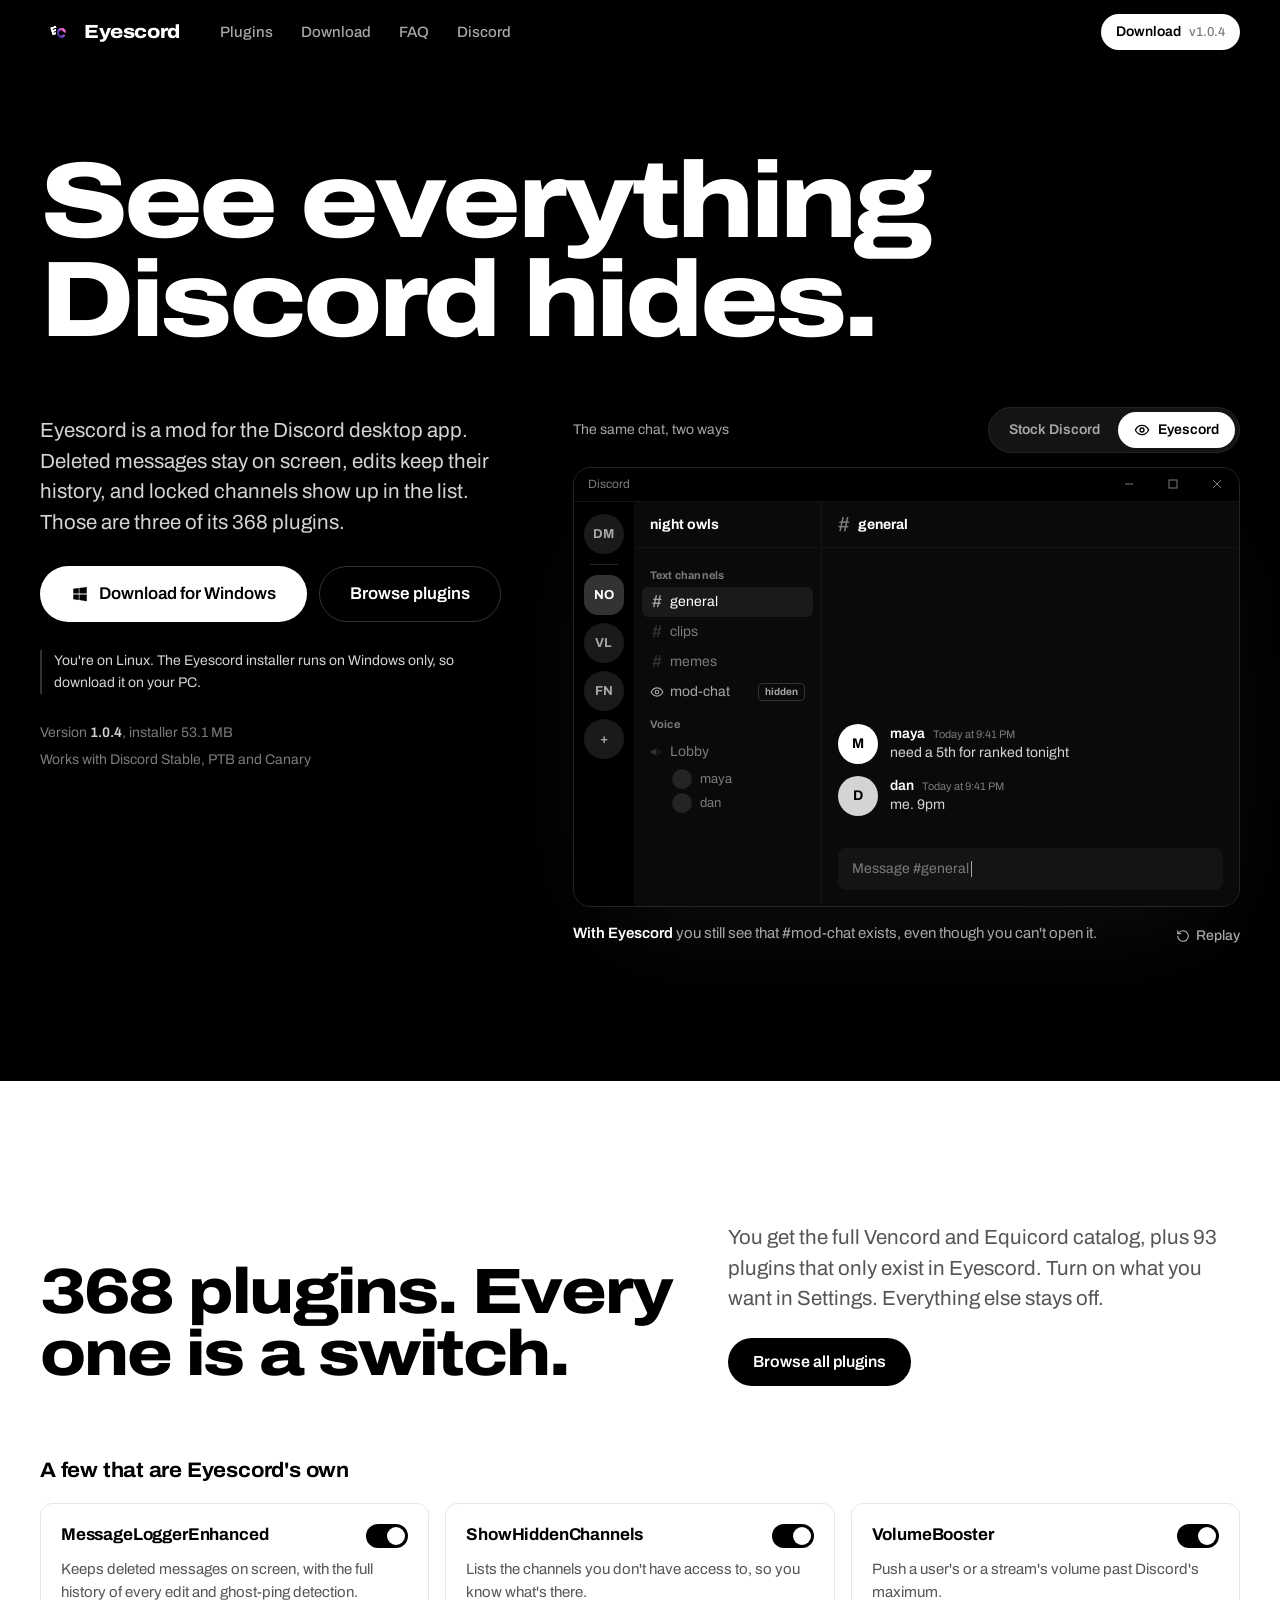
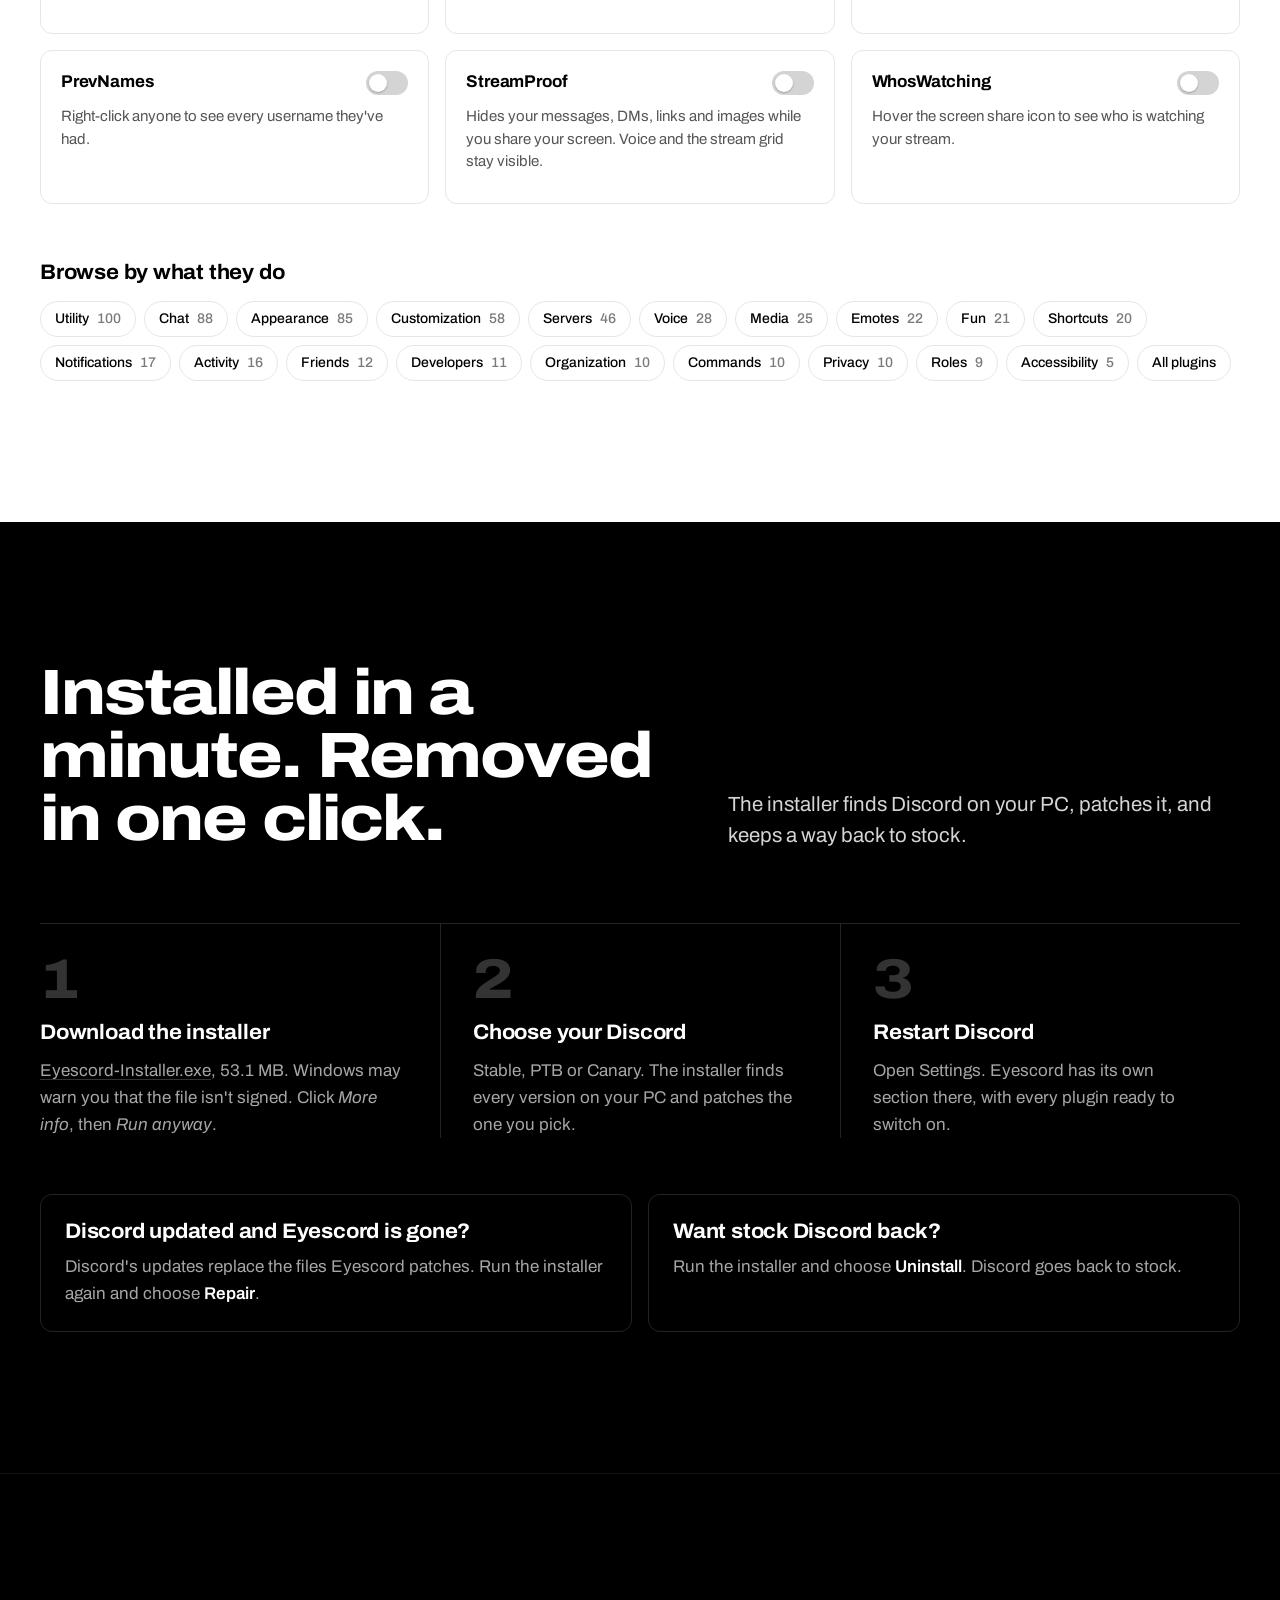
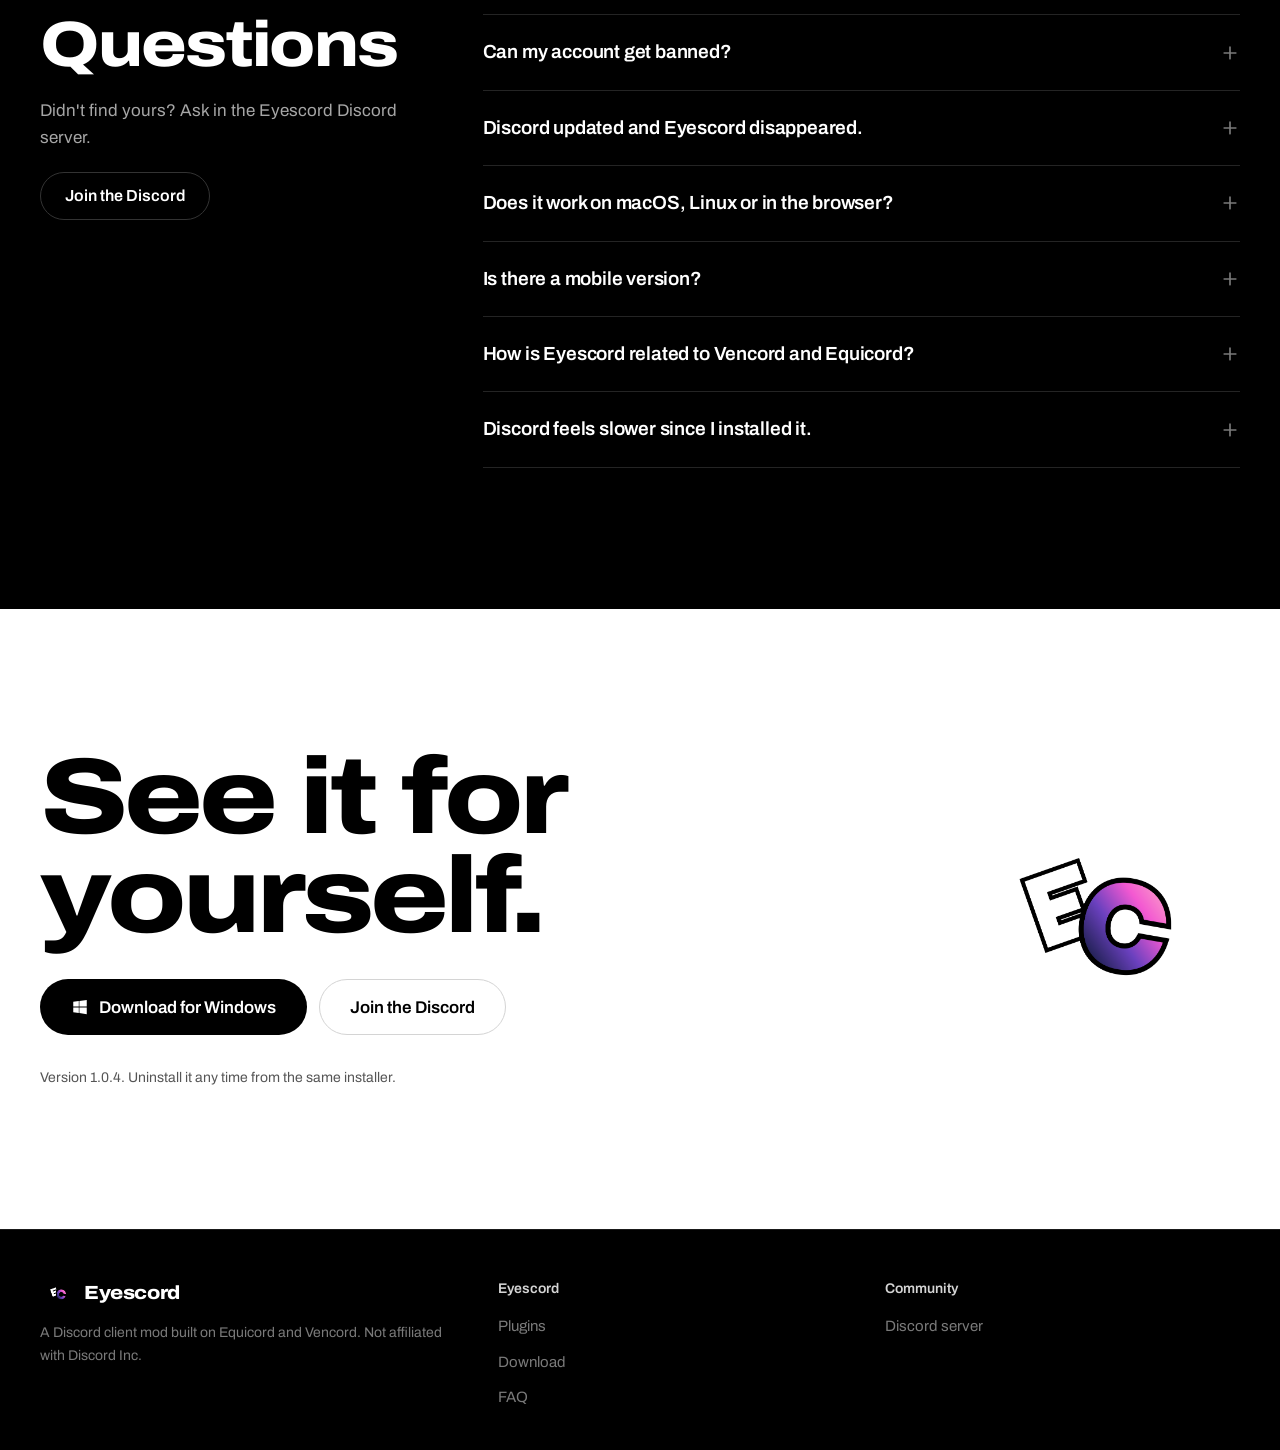
==== index.html @ d731fdf4 "Eyescord site — initial commit" ====
<!doctype html>
<html lang="en">
<head>
  <meta charset="utf-8">
  <meta name="viewport" content="width=device-width, initial-scale=1">
  <title>Eyescord — See everything Discord hides</title>
  <meta name="description" content="Eyescord is a Discord client mod for Windows. Deleted messages stay, edits keep their history, hidden channels show up — plus hundreds more plugins, installed in one click.">
  <meta name="theme-color" content="#000000">
  <meta property="og:title" content="Eyescord — See everything Discord hides">
  <meta property="og:description" content="A Discord client mod for Windows with 368 plugins. One click to install, one click to undo.">
  <meta property="og:image" content="assets/img/og.png">
  <meta name="twitter:card" content="summary_large_image">
  <link rel="icon" href="favicon.ico" sizes="any">
  <link rel="icon" href="assets/img/icon-32.png" type="image/png">
  <link rel="apple-touch-icon" href="assets/img/icon-180.png">
  <link rel="preconnect" href="https://fonts.googleapis.com">
  <link rel="preconnect" href="https://fonts.gstatic.com" crossorigin>
  <link rel="stylesheet" href="https://fonts.googleapis.com/css2?family=Archivo:wdth,wght@62..125,100..900&family=Geist+Mono:wght@400;500&display=swap">
  <link rel="stylesheet" href="assets/css/site.css">
</head>
<body>
  <a class="skip" href="#main">Skip to content</a>

  <header class="nav" data-nav>
    <div class="wrap nav-inner">
      <a class="brand" href="index.html" aria-label="Eyescord home">
        <img src="assets/img/logo.png" alt="" width="34" height="29">
        Eyescord
      </a>
      <nav class="nav-links" id="nav-links" aria-label="Main">
        <a href="plugins.html">Plugins</a>
        <a href="download.html">Download</a>
        <a href="#faq">FAQ</a>
        <a href="https://discord.gg/jRjx92KPXh" data-bind-href="discord" target="_blank" rel="noopener">Discord</a>
        <a class="nav-links-cta btn btn-primary" href="download.html">Download</a>
      </nav>
      <a class="btn btn-primary btn-sm nav-cta" href="download.html">
        Download <span class="ver" data-bind="version-tag"></span>
      </a>
      <button class="nav-toggle" type="button" aria-expanded="false" aria-controls="nav-links" aria-label="Menu" data-nav-toggle>
        <svg viewBox="0 0 24 24" fill="none" stroke="currentColor" stroke-width="2" stroke-linecap="round"><path d="M4 8h16M4 16h16"/></svg>
      </button>
    </div>
  </header>

  <main id="main">
    <!-- Hero -->
    <section class="hero">
      <div class="wrap">
        <h1 class="display hero-title">See everything Discord hides.</h1>

        <div class="hero-grid">
          <div class="hero-copy">
            <p class="lede">
              Eyescord is a mod for the Discord desktop app. Deleted messages stay on screen,
              edits keep their history, and locked channels show up in the list. Those are
              three of its <span data-bind="count">368</span> plugins.
            </p>
            <div class="hero-ctas">
              <a class="btn btn-primary btn-lg" href="download.html" data-download>
                <svg viewBox="0 0 24 24" fill="currentColor" aria-hidden="true"><path d="M3 5.1 10.4 4v7.3H3V5.1Zm0 13.8 7.4 1.1v-7.2H3v6.1Zm8.2 1.2L21 21.5v-8.7h-9.8v7.3Zm0-16.2v7.4H21V2.5l-9.8 1.4Z"/></svg>
                Download for Windows
              </a>
              <a class="btn btn-ghost btn-lg" href="plugins.html">Browse plugins</a>
            </div>
            <p class="os-note" data-os-note hidden></p>
            <div class="hero-facts">
              <span>Version <strong data-bind="version">1.0.4</strong>, installer <span data-bind="size">53 MB</span></span>
              <span>Works with Discord Stable, PTB and Canary</span>
            </div>
          </div>

          <div class="demo" data-demo>
            <div class="demo-bar">
              <span class="demo-bar-label" id="demo-label">The same chat, two ways</span>
              <div class="seg" role="group" aria-labelledby="demo-label">
                <button type="button" data-mode="stock" aria-pressed="false">Stock Discord</button>
                <button type="button" data-mode="eyes" aria-pressed="true">
                  <svg viewBox="0 0 24 24" fill="none" stroke="currentColor" stroke-width="2" stroke-linecap="round" stroke-linejoin="round" aria-hidden="true"><path d="M2 12s3.6-7 10-7 10 7 10 7-3.6 7-10 7S2 12 2 12Z"/><circle cx="12" cy="12" r="3"/></svg>
                  Eyescord
                </button>
              </div>
            </div>

            <div class="window eyes" data-window aria-hidden="true">
              <div class="win-title">
                <span>Discord</span>
                <span class="wc">
                  <span><svg viewBox="0 0 10 10"><path d="M1 5h8"/></svg></span>
                  <span><svg viewBox="0 0 10 10" fill="none"><rect x="1" y="1" width="8" height="8"/></svg></span>
                  <span><svg viewBox="0 0 10 10"><path d="m1 1 8 8M9 1 1 9"/></svg></span>
                </span>
              </div>
              <div class="win-body">
                <div class="rail">
                  <i>DM</i>
                  <hr>
                  <i class="is-active">NO</i>
                  <i>VL</i>
                  <i>FN</i>
                  <i>+</i>
                </div>
                <div class="side">
                  <div class="side-head">night owls</div>
                  <div class="side-cat">Text channels</div>
                  <div class="chan is-active"><b>#</b>general</div>
                  <div class="chan"><b>#</b>clips</div>
                  <div class="chan"><b>#</b>memes</div>
                  <div class="chan-hidden">
                    <div class="chan">
                      <svg viewBox="0 0 24 24" fill="none" stroke="currentColor" stroke-width="2" stroke-linecap="round" stroke-linejoin="round"><path d="M2 12s3.6-7 10-7 10 7 10 7-3.6 7-10 7S2 12 2 12Z"/><circle cx="12" cy="12" r="3"/></svg>
                      mod-chat
                      <span class="tag">hidden</span>
                    </div>
                  </div>
                  <div class="side-cat">Voice</div>
                  <div class="chan"><b>
                    <svg viewBox="0 0 24 24" fill="currentColor"><path d="M11 5 6 9H2v6h4l5 4V5Zm4.5 3.5a5 5 0 0 1 0 7l-1.4-1.4a3 3 0 0 0 0-4.2l1.4-1.4Z"/></svg></b>Lobby</div>
                  <div class="vc-users">
                    <span><i></i>maya</span>
                    <span><i></i>dan</span>
                  </div>
                </div>
                <div class="chat">
                  <div class="chat-head"><b>#</b>general</div>
                  <div class="msgs" data-msgs>
                    <!-- Final state, for anyone without JavaScript. The demo script replays it. -->
                    <div class="msg"><span class="av v3">M</span><div class="who"><strong>maya</strong><time>Today at 9:41 PM</time></div><div class="text">need a 5th for ranked tonight</div></div>
                    <div class="msg was-edited"><span class="av v2">D</span><div class="who"><strong>dan</strong><time>Today at 9:41 PM</time></div><div class="before"><s>me. 9pm</s></div><div class="text">me. 10pm, dinner first<span class="edited">(edited)</span></div></div>
                    <div class="msg is-deleted"><span class="av">N</span><div class="who"><strong>noam</strong><time>Today at 9:42 PM</time></div><div class="text">ok confession, i'm hardstuck silver<span class="flag">deleted</span></div></div>
                    <div class="msg"><span class="av v3">M</span><div class="who"><strong>maya</strong><time>Today at 9:42 PM</time></div><div class="text">noam we all saw that</div></div>
                  </div>
                  <div>
                    <div class="typing" data-typing hidden></div>
                    <div class="composer">Message #general<span class="caret"></span></div>
                  </div>
                </div>
              </div>
            </div>

            <div class="demo-foot">
              <p class="demo-caption" data-caption aria-live="polite">
                <strong>With Eyescord</strong> you still see noam's deleted message, what dan's edit replaced,
                and that #mod-chat exists, even though you can't open it.
              </p>
              <button class="replay" type="button" data-replay hidden>
                <svg viewBox="0 0 24 24" fill="none" stroke="currentColor" stroke-width="2" stroke-linecap="round" stroke-linejoin="round" aria-hidden="true"><path d="M3 12a9 9 0 1 0 3-6.7L3 8"/><path d="M3 3v5h5"/></svg>
                Replay
              </button>
            </div>
          </div>
        </div>
      </div>
    </section>

    <!-- Plugins -->
    <section class="band on-white" aria-labelledby="plugins-title">
      <div class="wrap">
        <div class="band-head">
          <h2 class="h2" id="plugins-title"><span data-bind="count">368</span> plugins. Every one is a switch.</h2>
          <div class="band-side">
            <p class="lede">
              You get the full Vencord and Equicord catalog, plus <span data-bind="exclusive">93</span> plugins
              that only exist in Eyescord. Turn on what you want in Settings. Everything else stays off.
            </p>
            <a class="btn btn-primary" href="plugins.html">Browse all plugins</a>
          </div>
        </div>

        <h3 class="h3 grid-title">A few that are Eyescord's own</h3>
        <div class="pgrid">
          <article class="pcard">
            <div class="pcard-top"><h3>MessageLoggerEnhanced</h3><button class="switch" role="switch" aria-checked="true" aria-label="MessageLoggerEnhanced"></button></div>
            <p>Keeps deleted messages on screen, with the full history of every edit and ghost-ping detection.</p>
          </article>
          <article class="pcard">
            <div class="pcard-top"><h3>ShowHiddenChannels</h3><button class="switch" role="switch" aria-checked="true" aria-label="ShowHiddenChannels"></button></div>
            <p>Lists the channels you don't have access to, so you know what's there.</p>
          </article>
          <article class="pcard">
            <div class="pcard-top"><h3>VolumeBooster</h3><button class="switch" role="switch" aria-checked="true" aria-label="VolumeBooster"></button></div>
            <p>Push a user's or a stream's volume past Discord's maximum.</p>
          </article>
          <article class="pcard">
            <div class="pcard-top"><h3>PrevNames</h3><button class="switch" role="switch" aria-checked="false" aria-label="PrevNames"></button></div>
            <p>Right-click anyone to see every username they've had.</p>
          </article>
          <article class="pcard">
            <div class="pcard-top"><h3>StreamProof</h3><button class="switch" role="switch" aria-checked="false" aria-label="StreamProof"></button></div>
            <p>Hides your messages, DMs, links and images while you share your screen. Voice and the stream grid stay visible.</p>
          </article>
          <article class="pcard">
            <div class="pcard-top"><h3>WhosWatching</h3><button class="switch" role="switch" aria-checked="false" aria-label="WhosWatching"></button></div>
            <p>Hover the screen share icon to see who is watching your stream.</p>
          </article>
        </div>

        <div class="browse-tags">
          <h3 class="h3">Browse by what they do</h3>
          <div class="chips" data-tag-chips>
            <a class="chip" href="plugins.html">All plugins</a>
          </div>
        </div>
      </div>
    </section>

    <!-- Install -->
    <section class="band" aria-labelledby="install-title">
      <div class="wrap">
        <div class="band-head">
          <h2 class="h2" id="install-title">Installed in a minute. Removed in one click.</h2>
          <p class="lede">The installer finds Discord on your PC, patches it, and keeps a way back to stock.</p>
        </div>

        <ol class="steps">
          <li class="step">
            <span class="step-n">1</span>
            <h3 class="h3">Download the installer</h3>
            <p>
              <a class="link" href="download.html" data-download>Eyescord-Installer.exe</a>, <span data-bind="size">53 MB</span>.
              Windows may warn you that the file isn't signed. Click <em>More info</em>, then <em>Run anyway</em>.
            </p>
          </li>
          <li class="step">
            <span class="step-n">2</span>
            <h3 class="h3">Choose your Discord</h3>
            <p>Stable, PTB or Canary. The installer finds every version on your PC and patches the one you pick.</p>
          </li>
          <li class="step">
            <span class="step-n">3</span>
            <h3 class="h3">Restart Discord</h3>
            <p>Open Settings. Eyescord has its own section there, with every plugin ready to switch on.</p>
          </li>
        </ol>

        <div class="after-install">
          <div>
            <h3 class="h3">Discord updated and Eyescord is gone?</h3>
            <p>Discord's updates replace the files Eyescord patches. Run the installer again and choose <strong>Repair</strong>.</p>
          </div>
          <div>
            <h3 class="h3">Want stock Discord back?</h3>
            <p>Run the installer and choose <strong>Uninstall</strong>. Discord goes back to stock.</p>
          </div>
        </div>
      </div>
    </section>

    <!-- FAQ -->
    <section class="band band-rule" id="faq" aria-labelledby="faq-title">
      <div class="wrap faq-grid">
        <div class="faq-aside">
          <h2 class="h2" id="faq-title">Questions</h2>
          <p class="muted">Didn't find yours? Ask in the Eyescord Discord server.</p>
          <div><a class="btn btn-ghost" href="https://discord.gg/jRjx92KPXh" data-bind-href="discord" target="_blank" rel="noopener">Join the Discord</a></div>
        </div>

        <div class="faq">
          <details>
            <summary>Can my account get banned?<svg viewBox="0 0 24 24" fill="none" stroke="currentColor" stroke-width="2" stroke-linecap="round" aria-hidden="true"><path d="M12 5v14M5 12h14"/></svg></summary>
            <div class="answer">
              <p>Any client mod breaks Discord's Terms of Service, so there's always some risk.</p>
              <p>Plugins that only change what <em>you</em> see are hard for Discord to notice. Plugins that send messages or act for you, like mass DMs, auto-replies or floods, look like spam, and spam is what gets accounts flagged. Use those carefully.</p>
            </div>
          </details>
          <details>
            <summary>Discord updated and Eyescord disappeared.<svg viewBox="0 0 24 24" fill="none" stroke="currentColor" stroke-width="2" stroke-linecap="round" aria-hidden="true"><path d="M12 5v14M5 12h14"/></svg></summary>
            <div class="answer">
              <p>That's normal. Each Discord update replaces the files Eyescord patches. Run the installer again and choose <strong>Repair</strong>.</p>
            </div>
          </details>
          <details>
            <summary>Does it work on macOS, Linux or in the browser?<svg viewBox="0 0 24 24" fill="none" stroke="currentColor" stroke-width="2" stroke-linecap="round" aria-hidden="true"><path d="M12 5v14M5 12h14"/></svg></summary>
            <div class="answer">
              <p>Not yet. The installer supports the Discord desktop app on Windows 10 and 11.</p>
            </div>
          </details>
          <details>
            <summary>Is there a mobile version?<svg viewBox="0 0 24 24" fill="none" stroke="currentColor" stroke-width="2" stroke-linecap="round" aria-hidden="true"><path d="M12 5v14M5 12h14"/></svg></summary>
            <div class="answer">
              <p>No. Discord's iOS and Android apps can't be modded the way the desktop app can.</p>
            </div>
          </details>
          <details>
            <summary>How is Eyescord related to Vencord and Equicord?<svg viewBox="0 0 24 24" fill="none" stroke="currentColor" stroke-width="2" stroke-linecap="round" aria-hidden="true"><path d="M12 5v14M5 12h14"/></svg></summary>
            <div class="answer">
              <p>Eyescord is built on Equicord, which is built on Vencord. Most of the plugin catalog comes from those two projects, and we're grateful for it.</p>
              <p>The <span data-bind="exclusive">93</span> plugins marked <strong>Eyescord</strong> in the <a class="link" href="plugins.html?source=eyescord">catalog</a> are our own.</p>
            </div>
          </details>
          <details>
            <summary>Discord feels slower since I installed it.<svg viewBox="0 0 24 24" fill="none" stroke="currentColor" stroke-width="2" stroke-linecap="round" aria-hidden="true"><path d="M12 5v14M5 12h14"/></svg></summary>
            <div class="answer">
              <p>Every plugin you turn on runs inside Discord. Turn off the ones you don't use. If the slowdown started right after you enabled a plugin, switch that one off first.</p>
            </div>
          </details>
        </div>
      </div>
    </section>

    <!-- Final call -->
    <section class="band on-white final" aria-labelledby="final-title">
      <div class="wrap final-inner">
        <img class="final-icon" src="assets/img/icon-512.png" alt="" width="512" height="512" loading="lazy">
        <h2 class="display" id="final-title">See it for yourself.</h2>
        <div class="hero-ctas">
          <a class="btn btn-primary btn-lg" href="download.html" data-download>
            <svg viewBox="0 0 24 24" fill="currentColor" aria-hidden="true"><path d="M3 5.1 10.4 4v7.3H3V5.1Zm0 13.8 7.4 1.1v-7.2H3v6.1Zm8.2 1.2L21 21.5v-8.7h-9.8v7.3Zm0-16.2v7.4H21V2.5l-9.8 1.4Z"/></svg>
            Download for Windows
          </a>
          <a class="btn btn-ghost btn-lg" href="https://discord.gg/jRjx92KPXh" data-bind-href="discord" target="_blank" rel="noopener">Join the Discord</a>
        </div>
        <p class="muted small">Version <span data-bind="version">1.0.4</span>. Uninstall it any time from the same installer.</p>
      </div>
    </section>
  </main>

  <footer class="footer">
    <div class="wrap footer-inner">
      <div>
        <a class="brand" href="index.html"><img src="assets/img/logo.png" alt="" width="34" height="29">Eyescord</a>
        <p>A Discord client mod built on Equicord and Vencord. Not affiliated with Discord Inc.</p>
      </div>
      <div>
        <h2>Eyescord</h2>
        <ul>
          <li><a href="plugins.html">Plugins</a></li>
          <li><a href="download.html">Download</a></li>
          <li><a href="index.html#faq">FAQ</a></li>
        </ul>
      </div>
      <div>
        <h2>Community</h2>
        <ul>
          <li><a href="https://discord.gg/jRjx92KPXh" data-bind-href="discord" target="_blank" rel="noopener">Discord server</a></li>
        </ul>
      </div>
    </div>
  </footer>

  <div class="toast" data-toast role="status" aria-live="polite"></div>

  <script src="assets/data/site-data.js"></script>
  <script src="assets/js/site.js"></script>
  <script src="assets/js/demo.js"></script>
</body>
</html>
---- assets/css/site.css ----
/* Eyescord — black and white. The only colour on the site is the E in the logo. */

:root {
  --black: #000;
  --white: #fff;
  --g-950: #0a0a0a;
  --g-900: #141414;
  --g-850: #1a1a1a;
  --g-800: #242424;
  --g-700: #333;
  --g-500: #7a7a7a;
  --g-400: #a6a6a6;
  --g-300: #d4d4d4;
  --g-200: #e6e6e6;
  --g-100: #f2f2f2;
  --ink-2: #555;           /* secondary text on white */

  --font: "Archivo", system-ui, -apple-system, "Segoe UI", sans-serif;
  --mono: "Geist Mono", ui-monospace, "Cascadia Mono", Consolas, monospace;

  --r-window: 18px;
  --r-card: 12px;
  --r-small: 8px;

  --wrap: 1200px;
  --gutter: clamp(16px, 4vw, 40px);
  --nav-h: 64px;
  --ease: cubic-bezier(.2, .7, .2, 1);
}

*, *::before, *::after { box-sizing: border-box; }

html {
  -webkit-text-size-adjust: 100%;
  scroll-padding-top: calc(var(--nav-h) + 16px);
}

body {
  margin: 0;
  background: var(--black);
  color: var(--white);
  font-family: var(--font);
  font-size: 17px;
  line-height: 1.6;
  font-stretch: 100%;
  -webkit-font-smoothing: antialiased;
  -moz-osx-font-smoothing: grayscale;
  overflow-x: hidden;
}

img, svg { display: block; max-width: 100%; }
button, input { font: inherit; color: inherit; }
a { color: inherit; }
h1, h2, h3, p { margin: 0; }
ul, ol { margin: 0; padding: 0; list-style: none; }

::selection { background: var(--white); color: var(--black); }
.on-white ::selection { background: var(--black); color: var(--white); }

:focus-visible {
  outline: 2px solid var(--white);
  outline-offset: 3px;
  border-radius: 4px;
}
.on-white :focus-visible { outline-color: var(--black); }

.skip {
  position: absolute; left: 12px; top: -48px; z-index: 100;
  padding: 8px 14px; border-radius: var(--r-small);
  background: var(--white); color: var(--black); text-decoration: none; font-weight: 600;
}
.skip:focus { top: 12px; }

.wrap {
  width: 100%;
  max-width: calc(var(--wrap) + var(--gutter) * 2);
  margin-inline: auto;
  padding-inline: var(--gutter);
}

.visually-hidden {
  position: absolute !important; width: 1px; height: 1px; overflow: hidden;
  clip: rect(0 0 0 0); white-space: nowrap;
}

/* ---------- type ---------- */

.display {
  font-stretch: 118%;
  font-weight: 800;
  letter-spacing: -0.035em;
  line-height: 0.92;
  font-size: clamp(46px, 8.4vw, 116px);
  text-wrap: balance;
}

.h2 {
  font-stretch: 115%;
  font-weight: 800;
  letter-spacing: -0.03em;
  line-height: 0.98;
  font-size: clamp(34px, 5vw, 64px);
  text-wrap: balance;
}

.h3 {
  font-stretch: 105%;
  font-weight: 700;
  letter-spacing: -0.01em;
  line-height: 1.2;
  font-size: 21px;
}

.lede {
  font-size: clamp(18px, 1.6vw, 21px);
  line-height: 1.5;
  color: var(--g-300);
  max-width: 34em;
  text-wrap: pretty;
}
.on-white .lede { color: var(--ink-2); }

.muted { color: var(--g-400); }
.on-white .muted { color: var(--ink-2); }

.small { font-size: 14px; line-height: 1.5; }

code, .mono { font-family: var(--mono); font-size: 0.9em; }

/* ---------- buttons ---------- */

.btn {
  display: inline-flex; align-items: center; justify-content: center; gap: 10px;
  min-height: 48px; padding: 0 24px;
  border-radius: 999px; border: 1px solid transparent;
  font-weight: 600; font-size: 16px; line-height: 1;
  text-decoration: none; white-space: nowrap; cursor: pointer;
  transition: background-color .15s, color .15s, border-color .15s, transform .15s var(--ease);
}
.btn:active { transform: scale(.98); }
.btn svg { width: 18px; height: 18px; flex: none; }

.btn-primary { background: var(--white); color: var(--black); }
.btn-primary:hover { background: var(--g-300); }

.btn-ghost { background: transparent; color: var(--white); border-color: var(--g-700); }
.btn-ghost:hover { border-color: var(--white); }

.on-white .btn-primary { background: var(--black); color: var(--white); }
.on-white .btn-primary:hover { background: var(--g-800); }
.on-white .btn-ghost { color: var(--black); border-color: var(--g-300); }
.on-white .btn-ghost:hover { border-color: var(--black); }

.btn[aria-disabled="true"] { opacity: .45; pointer-events: none; }

.btn-lg { min-height: 56px; padding: 0 30px; font-size: 17px; }
.btn-sm { min-height: 36px; padding: 0 14px; font-size: 14px; gap: 8px; }

.link {
  color: inherit; text-decoration: underline; text-decoration-color: var(--g-700);
  text-underline-offset: 3px; transition: text-decoration-color .15s;
}
.link:hover { text-decoration-color: currentColor; }
.on-white .link { text-decoration-color: var(--g-300); }
.on-white .link:hover { text-decoration-color: currentColor; }

/* ---------- nav ---------- */

.nav {
  position: sticky; top: 0; z-index: 50;
  background: rgba(0, 0, 0, .78);
  -webkit-backdrop-filter: saturate(1.2) blur(14px);
  backdrop-filter: saturate(1.2) blur(14px);
  border-bottom: 1px solid transparent;
  transition: border-color .2s;
}
.nav.is-scrolled { border-bottom-color: var(--g-850); }

.nav-inner {
  display: flex; align-items: center; gap: 28px;
  height: var(--nav-h);
}

.brand {
  display: inline-flex; align-items: center; gap: 10px;
  text-decoration: none; font-weight: 800; font-stretch: 112%;
  font-size: 19px; letter-spacing: -0.02em;
}
.brand img { width: 34px; height: auto; }

.nav-links { display: flex; gap: 4px; margin-right: auto; }
.nav-links a {
  padding: 8px 12px; border-radius: 999px;
  color: var(--g-400); text-decoration: none; font-size: 15px; font-weight: 500;
  transition: color .15s, background-color .15s;
}
.nav-links a:hover { color: var(--white); }
.nav-links a[aria-current="page"] { color: var(--white); background: var(--g-900); }

.nav-cta .ver { color: var(--g-500); font-weight: 500; font-size: 13px; }

.nav-toggle {
  display: none; margin-left: auto;
  width: 44px; height: 44px; border-radius: 999px;
  background: transparent; border: 1px solid var(--g-800); cursor: pointer;
  align-items: center; justify-content: center;
}
.nav-toggle svg { width: 20px; height: 20px; }

@media (max-width: 760px) {
  .nav-inner { gap: 12px; }
  .nav-toggle { display: inline-flex; }
  .nav-cta { display: none; }
  .nav-links {
    position: absolute; left: 0; right: 0; top: var(--nav-h);
    flex-direction: column; gap: 0; margin: 0;
    padding: 8px var(--gutter) 20px;
    background: var(--black); border-bottom: 1px solid var(--g-850);
    display: none;
  }
  .nav.is-open .nav-links { display: flex; }
  .nav-links a { padding: 14px 4px; border-radius: 0; font-size: 18px; color: var(--white); border-bottom: 1px solid var(--g-900); }
  .nav-links a[aria-current="page"] { background: none; }
  .nav-links .nav-links-cta { display: block; margin-top: 16px; border: 0; }
}
@media (min-width: 761px) {
  .nav-links .nav-links-cta { display: none; }
}

/* ---------- bands ---------- */

.band { padding-block: clamp(72px, 11vw, 144px); }
.band-tight { padding-block: clamp(56px, 8vw, 96px); }
.on-white { background: var(--white); color: var(--black); }

.band-head {
  display: grid; gap: 20px 48px; align-items: end;
  grid-template-columns: minmax(0, 1.25fr) minmax(0, 1fr);
  margin-bottom: clamp(40px, 6vw, 72px);
}
.band-head .lede { justify-self: start; }
@media (max-width: 900px) { .band-head { grid-template-columns: 1fr; } }

/* ---------- hero ---------- */

.hero { padding-top: clamp(40px, 7vw, 88px); padding-bottom: clamp(64px, 9vw, 120px); }

.hero-title { max-width: 11.5em; }

.hero-grid {
  display: grid; gap: 40px 56px; align-items: start;
  grid-template-columns: minmax(0, 5fr) minmax(0, 7fr);
  margin-top: clamp(32px, 4.5vw, 56px);
}
@media (max-width: 1024px) { .hero-grid { grid-template-columns: 1fr; } }

.hero-copy { display: grid; gap: 28px; padding-top: 8px; }
.hero-ctas { display: flex; flex-wrap: wrap; gap: 12px; }
.hero-facts { display: grid; gap: 4px; font-size: 14px; color: var(--g-500); }
.hero-facts strong { color: var(--g-300); font-weight: 600; }
.os-note { font-size: 14px; color: var(--g-300); border-left: 2px solid var(--g-700); padding-left: 12px; }

/* ---------- demo (a stock-vs-Eyescord Discord window) ---------- */

.demo { display: grid; gap: 14px; min-width: 0; }

.demo-bar { display: flex; align-items: center; justify-content: space-between; gap: 12px; flex-wrap: wrap; }
.demo-bar-label { font-size: 14px; color: var(--g-400); }

.seg {
  display: inline-flex; padding: 4px; gap: 2px;
  background: var(--g-900); border: 1px solid var(--g-800); border-radius: 999px;
}
.seg button {
  display: inline-flex; align-items: center; gap: 8px;
  min-height: 36px; padding: 0 16px; border-radius: 999px;
  background: transparent; border: 0; cursor: pointer;
  font-size: 14px; font-weight: 600; color: var(--g-400);
  transition: background-color .2s var(--ease), color .2s;
}
.seg button svg { width: 16px; height: 16px; }
.seg button[aria-pressed="true"] { background: var(--white); color: var(--black); }
.seg button:not([aria-pressed="true"]):hover { color: var(--white); }

.window {
  --rail: 60px; --side: 188px;
  position: relative;
  border: 1px solid var(--g-800); border-radius: var(--r-window);
  background: var(--g-950);
  overflow: hidden;
  box-shadow: 0 40px 120px -40px rgba(255, 255, 255, .08);
  font-size: 14px; line-height: 1.4;
  user-select: none;
}

.win-title {
  display: flex; align-items: center; justify-content: space-between;
  height: 34px; padding: 0 0 0 14px;
  background: var(--black); border-bottom: 1px solid var(--g-900);
  font-size: 12px; color: var(--g-500);
}
.win-title .wc { display: flex; height: 100%; }
.win-title .wc span { width: 44px; display: grid; place-items: center; }
.win-title .wc svg { width: 10px; height: 10px; stroke: var(--g-500); }

.win-body {
  display: grid; grid-template-columns: var(--rail) var(--side) minmax(0, 1fr);
  height: 404px;
}

.rail {
  display: flex; flex-direction: column; align-items: center; gap: 8px;
  padding: 12px 0; background: var(--black);
}
.rail i {
  width: 40px; height: 40px; border-radius: 50%;
  background: var(--g-850); display: grid; place-items: center;
  font-style: normal; font-size: 13px; font-weight: 700; color: var(--g-400);
}
.rail i.is-active { border-radius: 14px; background: var(--g-700); color: var(--white); }
.rail hr { width: 28px; border: 0; border-top: 1px solid var(--g-800); margin: 2px 0; }

.side { background: var(--g-950); border-right: 1px solid var(--g-900); padding: 0 8px; overflow: hidden; }
.side-head {
  height: 46px; display: flex; align-items: center; padding: 0 8px;
  font-weight: 700; color: var(--white); border-bottom: 1px solid var(--g-900); margin: 0 -8px 10px; padding-left: 16px;
}
.side-cat { font-size: 11px; font-weight: 700; color: var(--g-500); padding: 10px 8px 4px; letter-spacing: .02em; }
.chan {
  display: flex; align-items: center; gap: 6px;
  height: 30px; padding: 0 8px; border-radius: 6px; color: var(--g-500);
  white-space: nowrap; overflow: hidden;
}
.chan b { font-weight: 400; color: var(--g-700); font-size: 17px; width: 14px; text-align: center; }
.chan.is-active { background: var(--g-850); color: var(--white); }
.chan.is-active b { color: var(--g-400); }
.chan svg { width: 14px; height: 14px; flex: none; }
.chan .tag {
  margin-left: auto; font-size: 10px; font-weight: 700; padding: 1px 6px; border-radius: 4px;
  border: 1px solid var(--g-700); color: var(--g-400);
}

.chan-hidden {
  display: grid; grid-template-rows: 0fr; opacity: 0;
  transition: grid-template-rows .45s var(--ease), opacity .3s;
}
.chan-hidden > .chan { min-height: 0; }
.window.eyes .chan-hidden { grid-template-rows: 1fr; opacity: 1; }
.chan-hidden .chan { color: var(--g-400); }

.vc-users { display: grid; gap: 4px; padding: 2px 0 0 30px; }
.vc-users span { display: flex; align-items: center; gap: 8px; color: var(--g-500); font-size: 13px; }
.vc-users span i { width: 20px; height: 20px; border-radius: 50%; background: var(--g-800); font-style: normal; }

.chat { display: grid; grid-template-rows: 46px minmax(0, 1fr) auto; min-width: 0; }
.chat-head {
  display: flex; align-items: center; gap: 8px; padding: 0 16px;
  border-bottom: 1px solid var(--g-900); font-weight: 700;
}
.chat-head b { color: var(--g-500); font-weight: 400; font-size: 20px; }

.msgs {
  display: flex; flex-direction: column; justify-content: flex-end;
  padding: 8px 0; overflow: hidden;
}

.msg {
  display: grid; grid-template-columns: 40px minmax(0, 1fr); gap: 0 12px;
  padding: 6px 16px;
  transition: opacity .35s, background-color .3s;
}
.msg .av {
  grid-row: span 3; width: 40px; height: 40px; border-radius: 50%;
  display: grid; place-items: center; font-weight: 700; font-size: 14px;
  background: var(--g-800); color: var(--g-300);
}
.msg .av.v2 { background: var(--g-300); color: var(--black); }
.msg .av.v3 { background: var(--white); color: var(--black); }
.msg .who { display: flex; align-items: baseline; gap: 8px; }
.msg .who strong { font-weight: 600; color: var(--white); }
.msg .who time { font-size: 11px; color: var(--g-500); }
.msg .text { color: var(--g-300); overflow-wrap: anywhere; }
.msg .edited { font-size: 11px; color: var(--g-500); margin-left: 4px; }

.msg .before {
  display: none; font-size: 13px; color: var(--g-500);
}
.msg .before s { text-decoration-color: var(--g-500); }
.window.eyes .msg.was-edited .before { display: block; }

.msg .flag {
  display: none; margin-left: 6px; font-size: 10px; font-weight: 700;
  padding: 1px 6px; border-radius: 4px; border: 1px solid var(--g-700); color: var(--g-400);
  vertical-align: 1px;
}

/* entering */
.msg.is-new { animation: msg-in .35s var(--ease) both; }
@keyframes msg-in { from { opacity: 0; transform: translateY(8px); } }

/* deleted: stock Discord removes it, Eyescord keeps it greyed out */
.msg.is-deleted { background: repeating-linear-gradient(-45deg, transparent 0 6px, rgba(255, 255, 255, .025) 6px 12px); }
.msg.is-deleted .text { color: var(--g-500); }
.msg.is-deleted .flag { display: inline-block; }
.msg.is-deleted .av { opacity: .5; }
.window:not(.eyes) .msg.is-deleted { display: none; }

.composer {
  margin: 0 16px 16px; height: 42px; border-radius: 8px; background: var(--g-900);
  display: flex; align-items: center; padding: 0 14px; color: var(--g-500);
}
.composer .caret { width: 1px; height: 16px; background: var(--g-400); margin-left: 2px; animation: blink 1.1s steps(1) infinite; }
@keyframes blink { 50% { opacity: 0; } }
.typing { height: 18px; padding: 0 16px 4px 72px; font-size: 12px; color: var(--g-500); }
.typing[hidden] { display: block; visibility: hidden; }

.demo-foot { display: flex; align-items: flex-start; justify-content: space-between; gap: 16px; }
.demo-caption { font-size: 15px; color: var(--g-400); max-width: 44em; min-height: 3em; }
.demo-caption strong { color: var(--white); font-weight: 600; }
.replay {
  flex: none; display: inline-flex; align-items: center; gap: 6px;
  background: none; border: 0; padding: 4px 0; cursor: pointer;
  color: var(--g-400); font-size: 14px; font-weight: 500;
}
.replay:hover { color: var(--white); }
.replay svg { width: 14px; height: 14px; }

@media (max-width: 640px) {
  .rail, .side { display: none; }
  .win-body { grid-template-columns: minmax(0, 1fr); height: 400px; }
  .msg { padding-inline: 12px; }
}

/* ---------- switch ---------- */

.switch {
  position: relative; flex: none;
  width: 42px; height: 24px; border-radius: 999px;
  background: var(--g-300); border: 0; cursor: pointer; padding: 0;
  transition: background-color .2s var(--ease);
}
.switch::after {
  content: ""; position: absolute; top: 3px; left: 3px;
  width: 18px; height: 18px; border-radius: 50%; background: var(--white);
  box-shadow: 0 1px 2px rgba(0, 0, 0, .25);
  transition: transform .2s var(--ease);
}
.switch[aria-checked="true"] { background: var(--black); }
.switch[aria-checked="true"]::after { transform: translateX(18px); }
.switch[aria-disabled="true"] { cursor: not-allowed; opacity: .6; }

/* on black backgrounds */
.band:not(.on-white) .switch, .catalog .switch { background: var(--g-700); }
.band:not(.on-white) .switch[aria-checked="true"], .catalog .switch[aria-checked="true"] { background: var(--white); }
.band:not(.on-white) .switch[aria-checked="true"]::after, .catalog .switch[aria-checked="true"]::after { background: var(--black); }

/* ---------- plugin cards (landing + catalog) ---------- */

.pgrid {
  display: grid; gap: 16px;
  grid-template-columns: repeat(auto-fill, minmax(min(100%, 300px), 1fr));
}

.pcard {
  display: grid; grid-template-rows: auto 1fr auto; gap: 10px;
  padding: 20px; border-radius: var(--r-card);
  border: 1px solid var(--g-200); background: var(--white);
}
.pcard-top { display: flex; align-items: flex-start; justify-content: space-between; gap: 16px; }
.pcard h3 { font-size: 17px; font-weight: 700; letter-spacing: -0.01em; line-height: 1.3; overflow-wrap: anywhere; }
.pcard p { font-size: 15px; line-height: 1.5; color: var(--ink-2); }
.pcard-meta { display: flex; flex-wrap: wrap; gap: 6px; }

.badge {
  display: inline-flex; align-items: center; gap: 5px;
  font-size: 12px; font-weight: 600; line-height: 1;
  padding: 5px 8px; border-radius: 6px;
  border: 1px solid var(--g-200); color: var(--ink-2);
}
.badge-solid { background: var(--black); border-color: var(--black); color: var(--white); }
.badge img { width: 14px; height: auto; }

/* catalog is on black */
.catalog .pcard { background: var(--g-950); border-color: var(--g-850); }
.catalog .pcard p { color: var(--g-400); }
.catalog .badge { border-color: var(--g-800); color: var(--g-400); }
.catalog .badge-solid { background: var(--white); border-color: var(--white); color: var(--black); }

/* ---------- tag chips ---------- */

.chips { display: flex; flex-wrap: wrap; gap: 8px; }
.chip {
  display: inline-flex; align-items: center; gap: 8px;
  min-height: 36px; padding: 0 14px; border-radius: 999px;
  border: 1px solid var(--g-200); background: transparent;
  font-size: 14px; font-weight: 500; text-decoration: none; cursor: pointer;
  transition: border-color .15s, background-color .15s, color .15s;
}
.chip span { color: var(--g-500); font-variant-numeric: tabular-nums; }
.chip:hover { border-color: var(--black); }
.catalog .chip { border-color: var(--g-800); color: var(--g-300); }
.catalog .chip:hover { border-color: var(--g-500); }
.catalog .chip[aria-pressed="true"] { background: var(--white); border-color: var(--white); color: var(--black); }
.catalog .chip[aria-pressed="true"] span { color: var(--g-500); }

/* ---------- plugins band (landing, on white) ---------- */

.plugins-count {
  font-variant-numeric: tabular-nums;
}
.browse-tags { margin-top: 56px; display: grid; gap: 16px; }

/* ---------- install steps ---------- */

.steps {
  display: grid; gap: 0; counter-reset: step;
  grid-template-columns: repeat(3, minmax(0, 1fr));
  border-top: 1px solid var(--g-800);
}
.step { padding: 28px 32px 0 0; display: grid; gap: 12px; align-content: start; }
.step + .step { padding-left: 32px; border-left: 1px solid var(--g-800); }
.step-n {
  font-stretch: 115%; font-weight: 800; font-size: 56px; line-height: 1; letter-spacing: -0.04em;
  color: var(--g-700); font-variant-numeric: tabular-nums;
}
.step p { color: var(--g-400); max-width: 26em; }
@media (max-width: 860px) {
  .steps { grid-template-columns: 1fr; }
  .step, .step + .step { padding: 24px 0; border-left: 0; border-bottom: 1px solid var(--g-800); }
}

.after-install {
  margin-top: 56px; display: grid; gap: 16px;
  grid-template-columns: repeat(2, minmax(0, 1fr));
}
.after-install > div {
  padding: 24px; border-radius: var(--r-card); border: 1px solid var(--g-800);
  display: grid; gap: 8px; align-content: start;
}
.after-install p { color: var(--g-400); }
@media (max-width: 760px) { .after-install { grid-template-columns: 1fr; } }

/* ---------- FAQ ---------- */

.faq-grid {
  display: grid; gap: 32px 64px;
  grid-template-columns: minmax(0, 1fr) minmax(0, 2fr);
}
@media (max-width: 900px) { .faq-grid { grid-template-columns: 1fr; } }
.faq-aside { display: grid; gap: 20px; align-content: start; }

.faq { border-top: 1px solid var(--g-800); }
.faq details { border-bottom: 1px solid var(--g-800); }
.faq summary {
  display: flex; align-items: center; justify-content: space-between; gap: 24px;
  padding: 22px 0; cursor: pointer; list-style: none;
  font-size: 19px; font-weight: 600; letter-spacing: -0.01em;
}
.faq summary::-webkit-details-marker { display: none; }
.faq summary svg { width: 20px; height: 20px; flex: none; color: var(--g-500); transition: transform .25s var(--ease); }
.faq details[open] summary svg { transform: rotate(45deg); color: var(--white); }
.faq summary:hover svg { color: var(--white); }
.faq .answer { padding: 0 0 24px; color: var(--g-400); max-width: 38em; display: grid; gap: 12px; }
.faq .answer strong { color: var(--white); font-weight: 600; }

/* ---------- final CTA ---------- */

.final { text-align: left; }
.final-inner { display: grid; gap: 32px; justify-items: start; }
.final .display { max-width: 9em; }

/* ---------- footer ---------- */

.footer { border-top: 1px solid var(--g-850); padding-block: 48px 40px; }
.footer-inner {
  display: grid; gap: 32px;
  grid-template-columns: minmax(0, 1.2fr) repeat(2, minmax(0, 1fr));
}
.footer .brand { margin-bottom: 14px; }
.footer p { font-size: 14px; color: var(--g-500); max-width: 30em; }
.footer h2 { font-size: 14px; font-weight: 600; color: var(--g-300); margin-bottom: 12px; }
.footer li + li { margin-top: 8px; }
.footer li a { color: var(--g-500); text-decoration: none; font-size: 15px; }
.footer li a:hover { color: var(--white); }
@media (max-width: 700px) { .footer-inner { grid-template-columns: 1fr 1fr; } .footer-inner > :first-child { grid-column: 1 / -1; } }

/* ---------- page header (plugins, download) ---------- */

.page-head { padding-top: clamp(40px, 6vw, 80px); padding-bottom: clamp(32px, 4vw, 48px); display: grid; gap: 20px; }

/* ---------- catalog ---------- */

.catalog { padding-bottom: clamp(72px, 10vw, 128px); }

.toolbar {
  position: sticky; top: var(--nav-h); z-index: 10;
  display: grid; gap: 14px;
  padding: 16px 0; margin-bottom: 4px;
  background: rgba(0, 0, 0, .88);
  -webkit-backdrop-filter: blur(12px); backdrop-filter: blur(12px);
}
.toolbar-row { display: flex; flex-wrap: wrap; align-items: center; gap: 12px; }

.search {
  position: relative; flex: 1 1 320px; max-width: 520px;
}
.search svg { position: absolute; left: 16px; top: 50%; translate: 0 -50%; width: 18px; height: 18px; color: var(--g-500); pointer-events: none; }
.search input {
  width: 100%; height: 48px; padding: 0 44px 0 46px;
  background: var(--g-950); border: 1px solid var(--g-800); border-radius: 999px;
  font-size: 16px; outline: none;
  transition: border-color .15s;
}
.search input::placeholder { color: var(--g-500); }
.search input:focus { border-color: var(--g-400); }
.search input::-webkit-search-cancel-button { display: none; }
.search kbd {
  position: absolute; right: 14px; top: 50%; translate: 0 -50%;
  font-family: var(--mono); font-size: 12px; color: var(--g-500);
  border: 1px solid var(--g-800); border-radius: 6px; padding: 2px 7px;
}
.search input:focus ~ kbd, .search input:not(:placeholder-shown) ~ kbd { display: none; }

.result-count { margin-left: auto; font-size: 14px; color: var(--g-500); font-variant-numeric: tabular-nums; }

.catalog .pgrid { margin-top: 16px; }
.pcard[hidden] { display: none; }
.pcard mark { background: var(--white); color: var(--black); border-radius: 2px; padding: 0 1px; }

.empty {
  padding: 64px 0; display: grid; gap: 16px; justify-items: start;
}
.empty[hidden] { display: none; }

@media (max-width: 640px) {
  .toolbar { position: static; }
  .result-count { margin-left: 0; width: 100%; }
}

/* ---------- download page ---------- */

.dl-grid {
  display: grid; gap: 48px 64px; align-items: start;
  grid-template-columns: minmax(0, 7fr) minmax(0, 5fr);
}
@media (max-width: 960px) { .dl-grid { grid-template-columns: 1fr; } }

.dl-card {
  border: 1px solid var(--g-800); border-radius: var(--r-window);
  padding: clamp(24px, 3vw, 36px); display: grid; gap: 24px;
  background: var(--g-950);
}
.dl-card .btn-lg { width: 100%; }

.facts { display: grid; grid-template-columns: auto 1fr; gap: 10px 24px; font-size: 15px; }
.facts dt { color: var(--g-500); }
.facts dd { margin: 0; color: var(--g-300); }

.hash {
  display: grid; gap: 8px;
}
.hash-row {
  display: flex; align-items: center; gap: 8px;
  padding: 10px 10px 10px 14px; border-radius: var(--r-small);
  background: var(--black); border: 1px solid var(--g-800);
}
.hash-row code { flex: 1; min-width: 0; overflow-wrap: anywhere; font-size: 12.5px; color: var(--g-300); line-height: 1.5; }

.code {
  display: block; padding: 14px 16px; border-radius: var(--r-small);
  background: var(--black); border: 1px solid var(--g-800);
  font-family: var(--mono); font-size: 13.5px; color: var(--g-300);
  overflow-x: auto; white-space: pre;
}

.prose { display: grid; gap: 16px; max-width: 40em; }
.prose p, .prose li { color: var(--g-400); }
.prose strong { color: var(--white); font-weight: 600; }
.prose ol { counter-reset: n; display: grid; gap: 12px; }
.prose ol li { counter-increment: n; display: grid; grid-template-columns: 32px 1fr; }
.prose ol li::before { content: counter(n); font-weight: 800; font-stretch: 115%; color: var(--g-500); }

.callout {
  border: 1px solid var(--g-800); border-radius: var(--r-card); padding: 20px 22px;
  display: grid; gap: 8px;
}
.callout p { color: var(--g-400); font-size: 15px; }

.dl-sections { display: grid; gap: 56px; }

/* ---------- misc ---------- */

.toast {
  position: fixed; left: 50%; bottom: 24px; z-index: 80;
  translate: -50% 16px; opacity: 0; pointer-events: none;
  padding: 10px 16px; border-radius: 999px;
  background: var(--white); color: var(--black); font-size: 14px; font-weight: 600;
  transition: opacity .2s, translate .2s var(--ease);
}
.toast.is-on { opacity: 1; translate: -50% 0; }

@media (prefers-reduced-motion: reduce) {
  *, *::before, *::after {
    animation-duration: .001ms !important; animation-iteration-count: 1 !important;
    transition-duration: .001ms !important; scroll-behavior: auto !important;
  }
}

/* small layout helpers used by the landing page */
.band-side { display: grid; gap: 24px; justify-items: start; }
.grid-title { margin-bottom: 20px; }
.band-rule { border-top: 1px solid var(--g-900); }
.after-install strong { color: var(--white); font-weight: 600; }

.final-inner { grid-template-columns: minmax(0, 1fr) auto; align-items: center; column-gap: 48px; }
.final-inner > :not(.final-icon) { grid-column: 1; }
.final-icon {
  grid-column: 2; grid-row: 1 / span 3;
  width: clamp(180px, 24vw, 320px); height: auto; border-radius: 22%;
}
@media (max-width: 760px) {
  .final-inner { grid-template-columns: 1fr; }
  .final-icon { grid-column: 1; grid-row: auto; width: 112px; }
}

@media (min-width: 961px) {
  .dl-card { grid-column: 2; grid-row: 1; position: sticky; top: calc(var(--nav-h) + 24px); }
  .dl-sections { grid-column: 1; grid-row: 1; }
}
.dl-page { padding-bottom: clamp(72px, 10vw, 128px); }
.hash-row .btn { flex: none; }
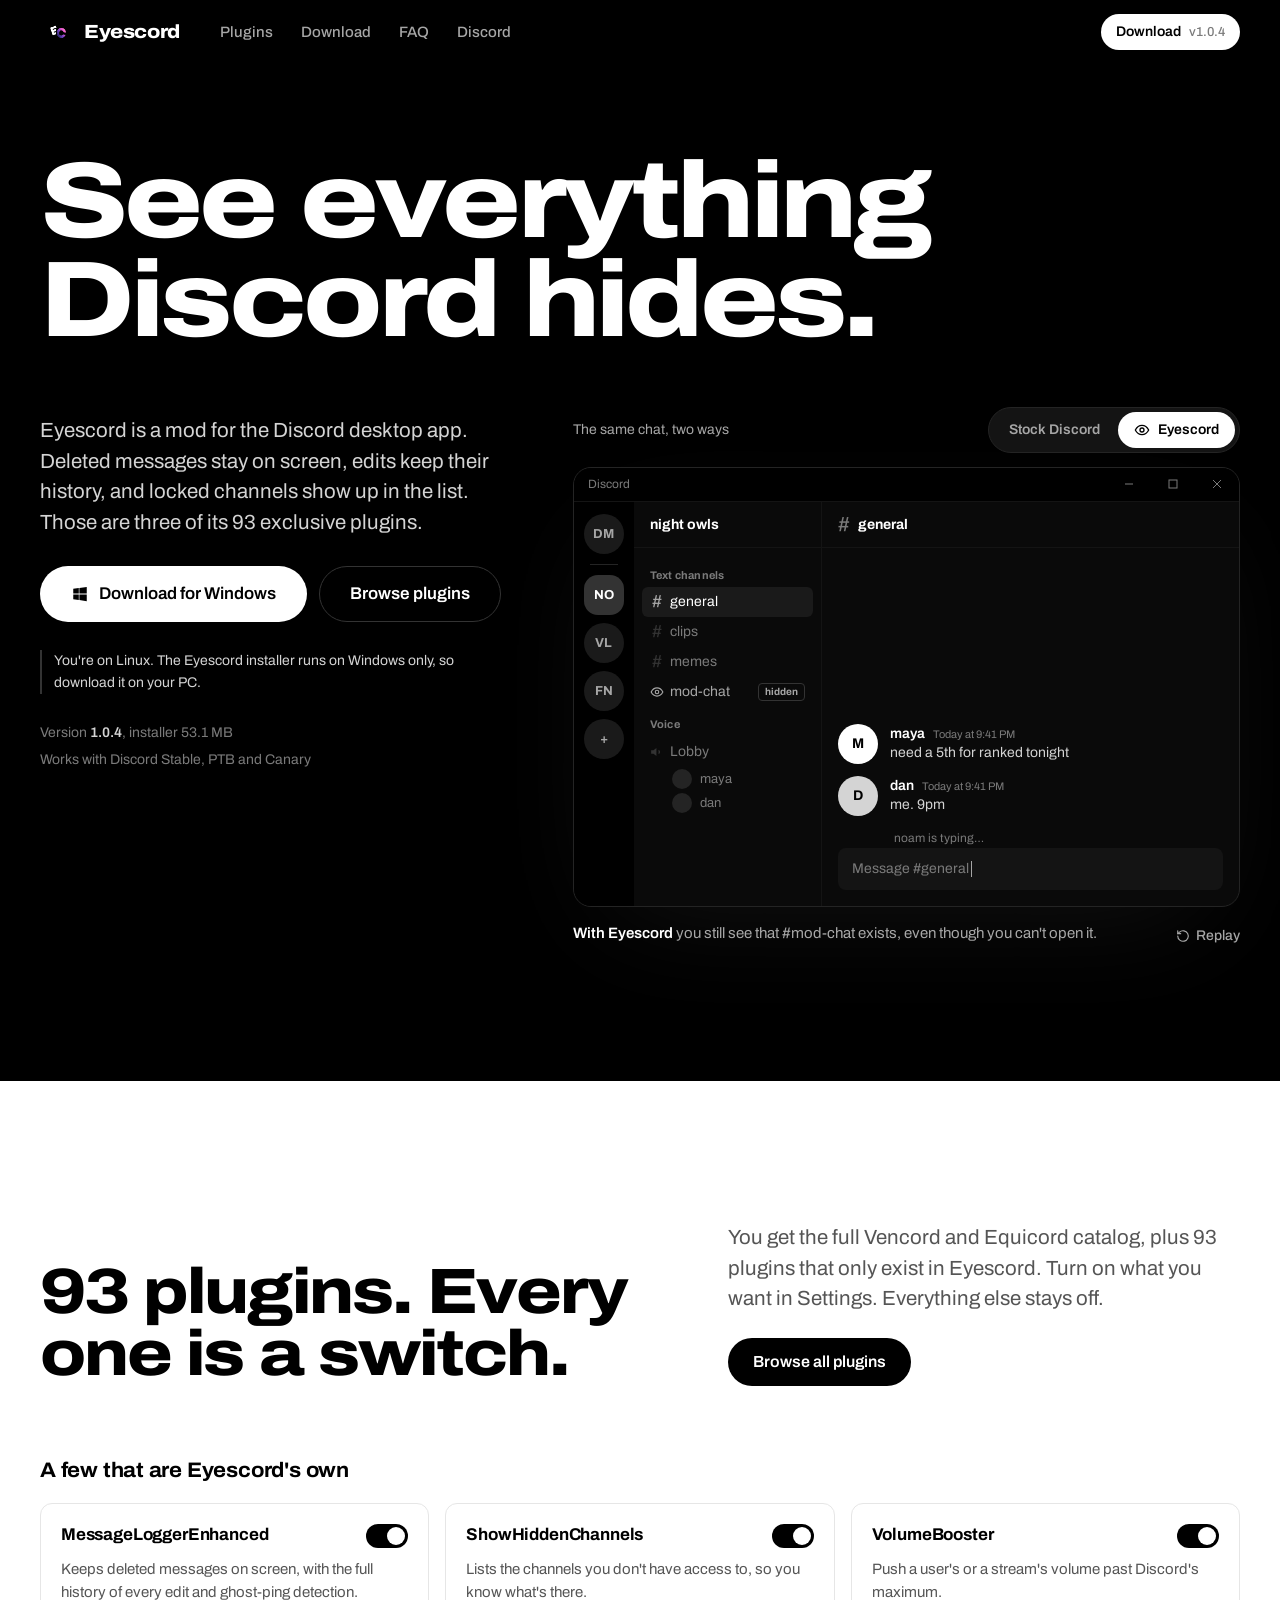
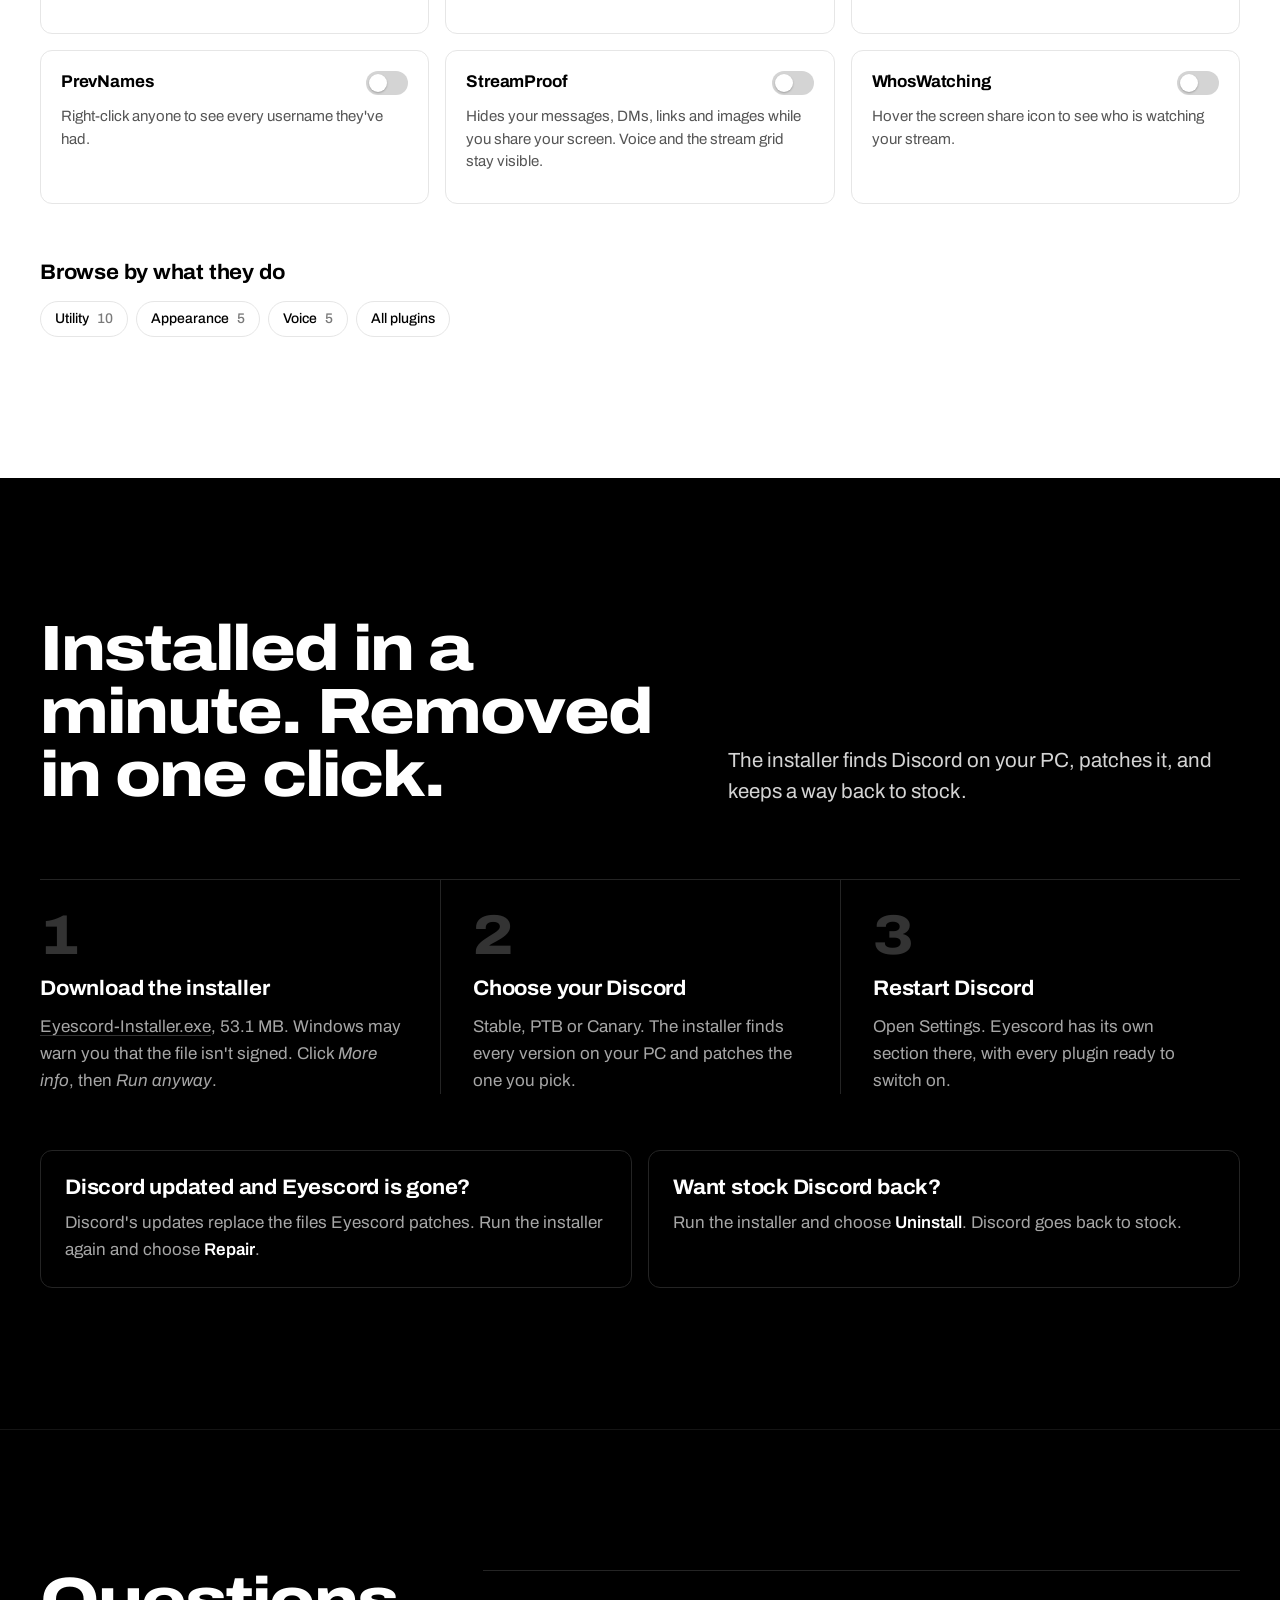
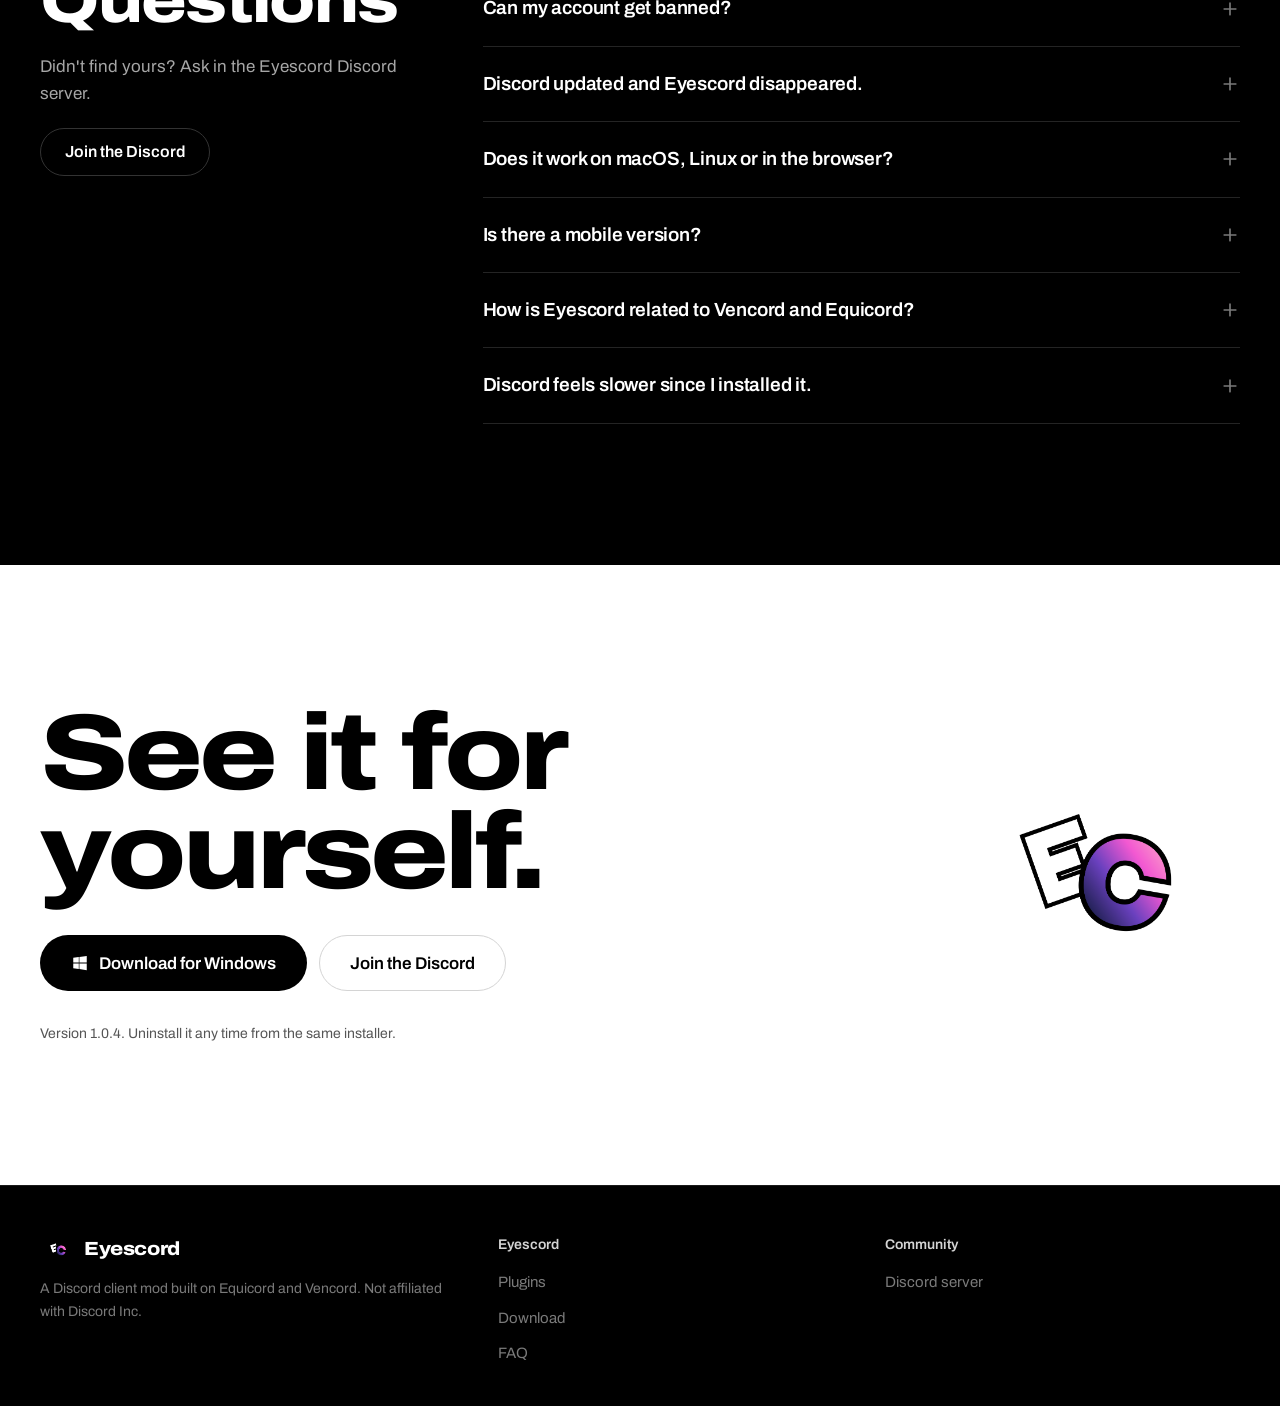
==== commit 655026c5: "update plugin count to 93 exclusive" ====
--- a/index.html
+++ b/index.html
@@ -7,7 +7,7 @@
   <meta name="description" content="Eyescord is a Discord client mod for Windows. Deleted messages stay, edits keep their history, hidden channels show up — plus hundreds more plugins, installed in one click.">
   <meta name="theme-color" content="#000000">
   <meta property="og:title" content="Eyescord — See everything Discord hides">
-  <meta property="og:description" content="A Discord client mod for Windows with 368 plugins. One click to install, one click to undo.">
+  <meta property="og:description" content="A Discord client mod for Windows with 93 exclusive plugins. One click to install, one click to undo.">
   <meta property="og:image" content="assets/img/og.png">
   <meta name="twitter:card" content="summary_large_image">
   <link rel="icon" href="favicon.ico" sizes="any">
@@ -54,7 +54,7 @@
             <p class="lede">
               Eyescord is a mod for the Discord desktop app. Deleted messages stay on screen,
               edits keep their history, and locked channels show up in the list. Those are
-              three of its <span data-bind="count">368</span> plugins.
+              three of its <span data-bind="count">93</span> exclusive plugins.
             </p>
             <div class="hero-ctas">
               <a class="btn btn-primary btn-lg" href="download.html" data-download>
@@ -157,7 +157,7 @@
     <section class="band on-white" aria-labelledby="plugins-title">
       <div class="wrap">
         <div class="band-head">
-          <h2 class="h2" id="plugins-title"><span data-bind="count">368</span> plugins. Every one is a switch.</h2>
+          <h2 class="h2" id="plugins-title"><span data-bind="count">93</span> plugins. Every one is a switch.</h2>
           <div class="band-side">
             <p class="lede">
               You get the full Vencord and Equicord catalog, plus <span data-bind="exclusive">93</span> plugins
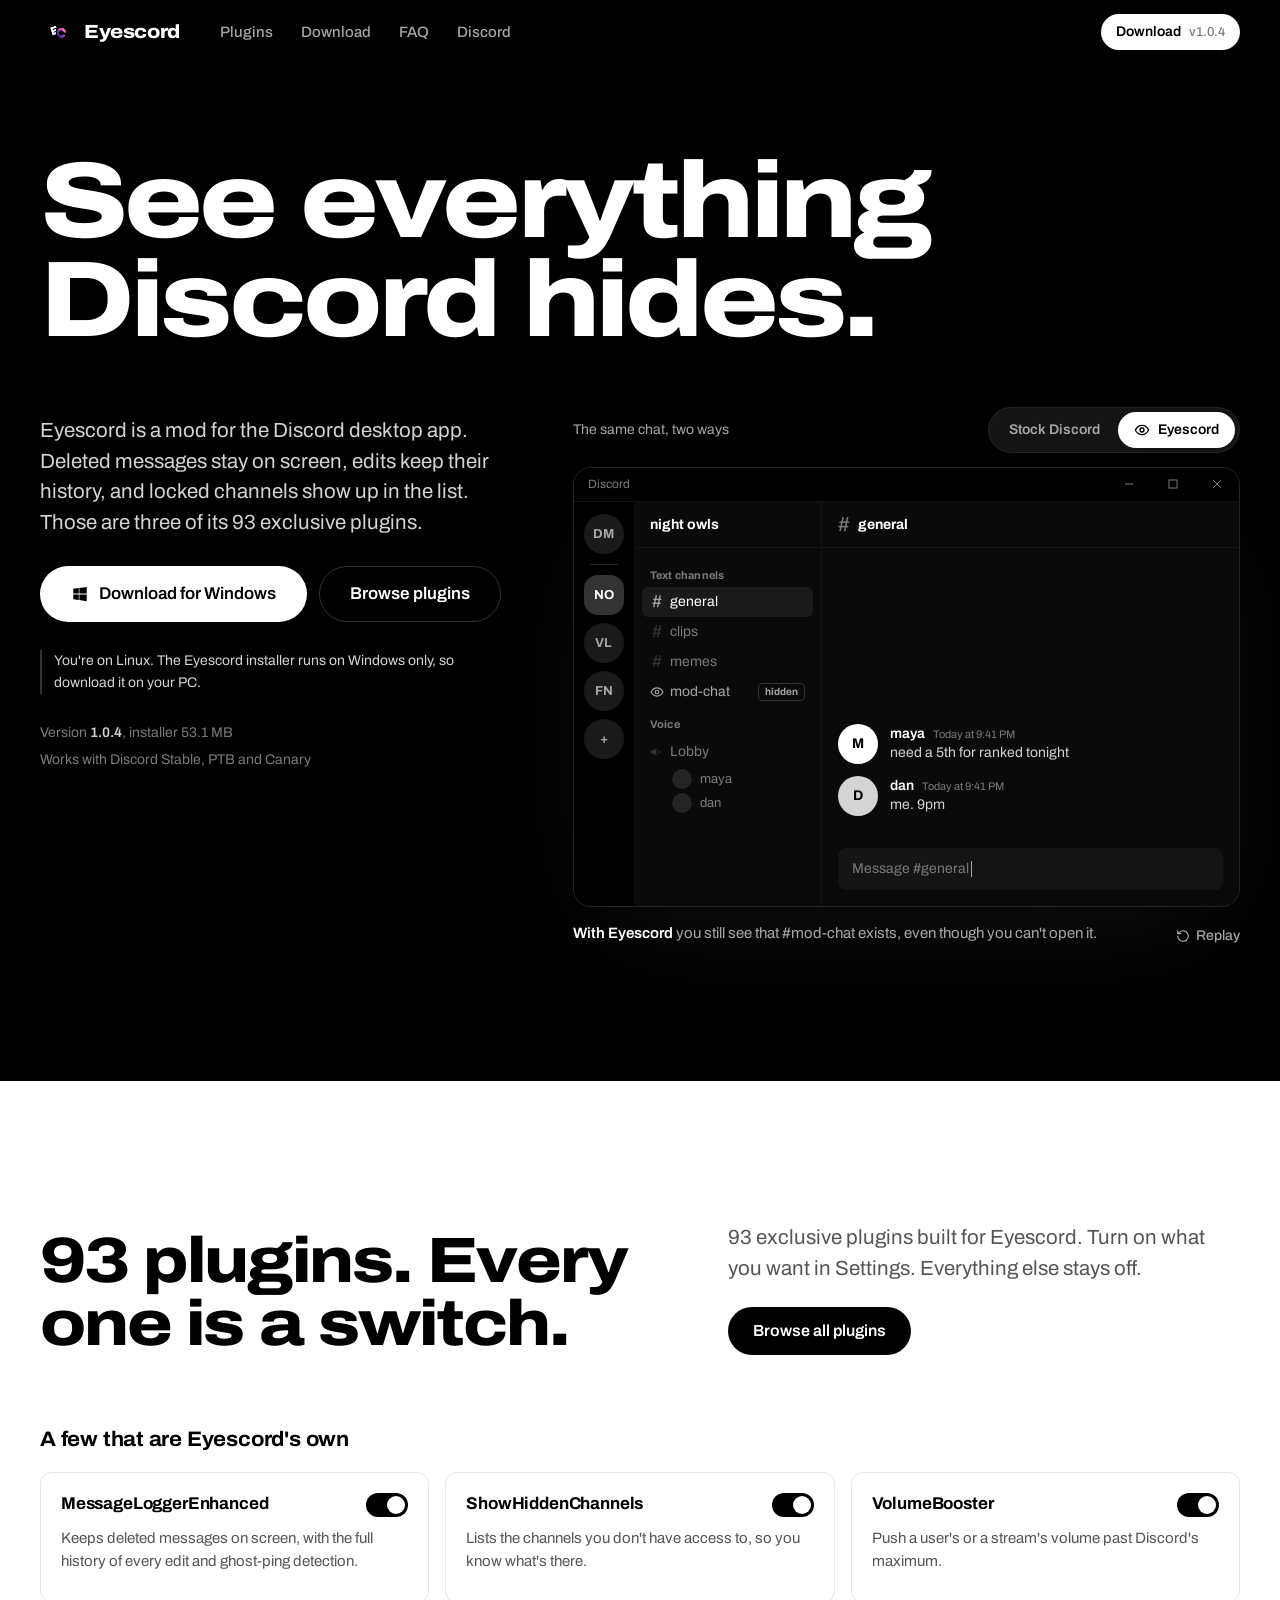
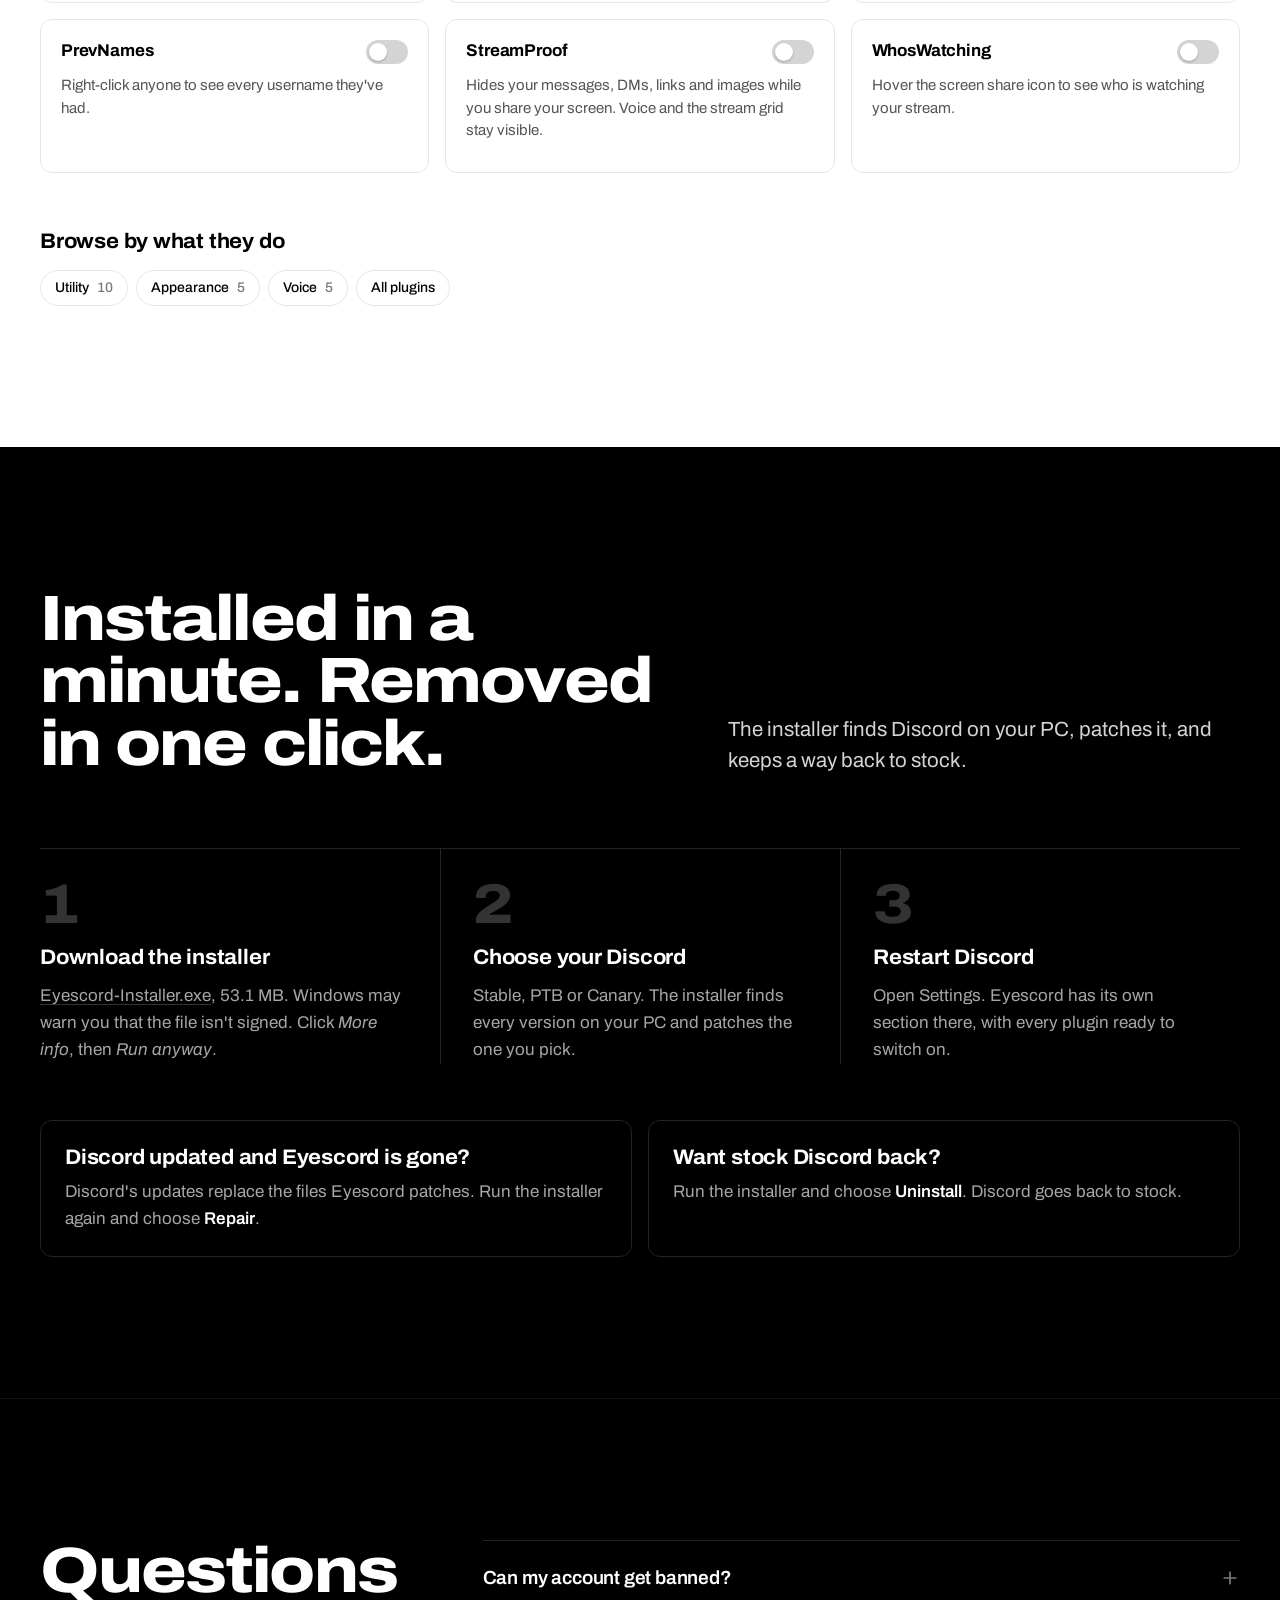
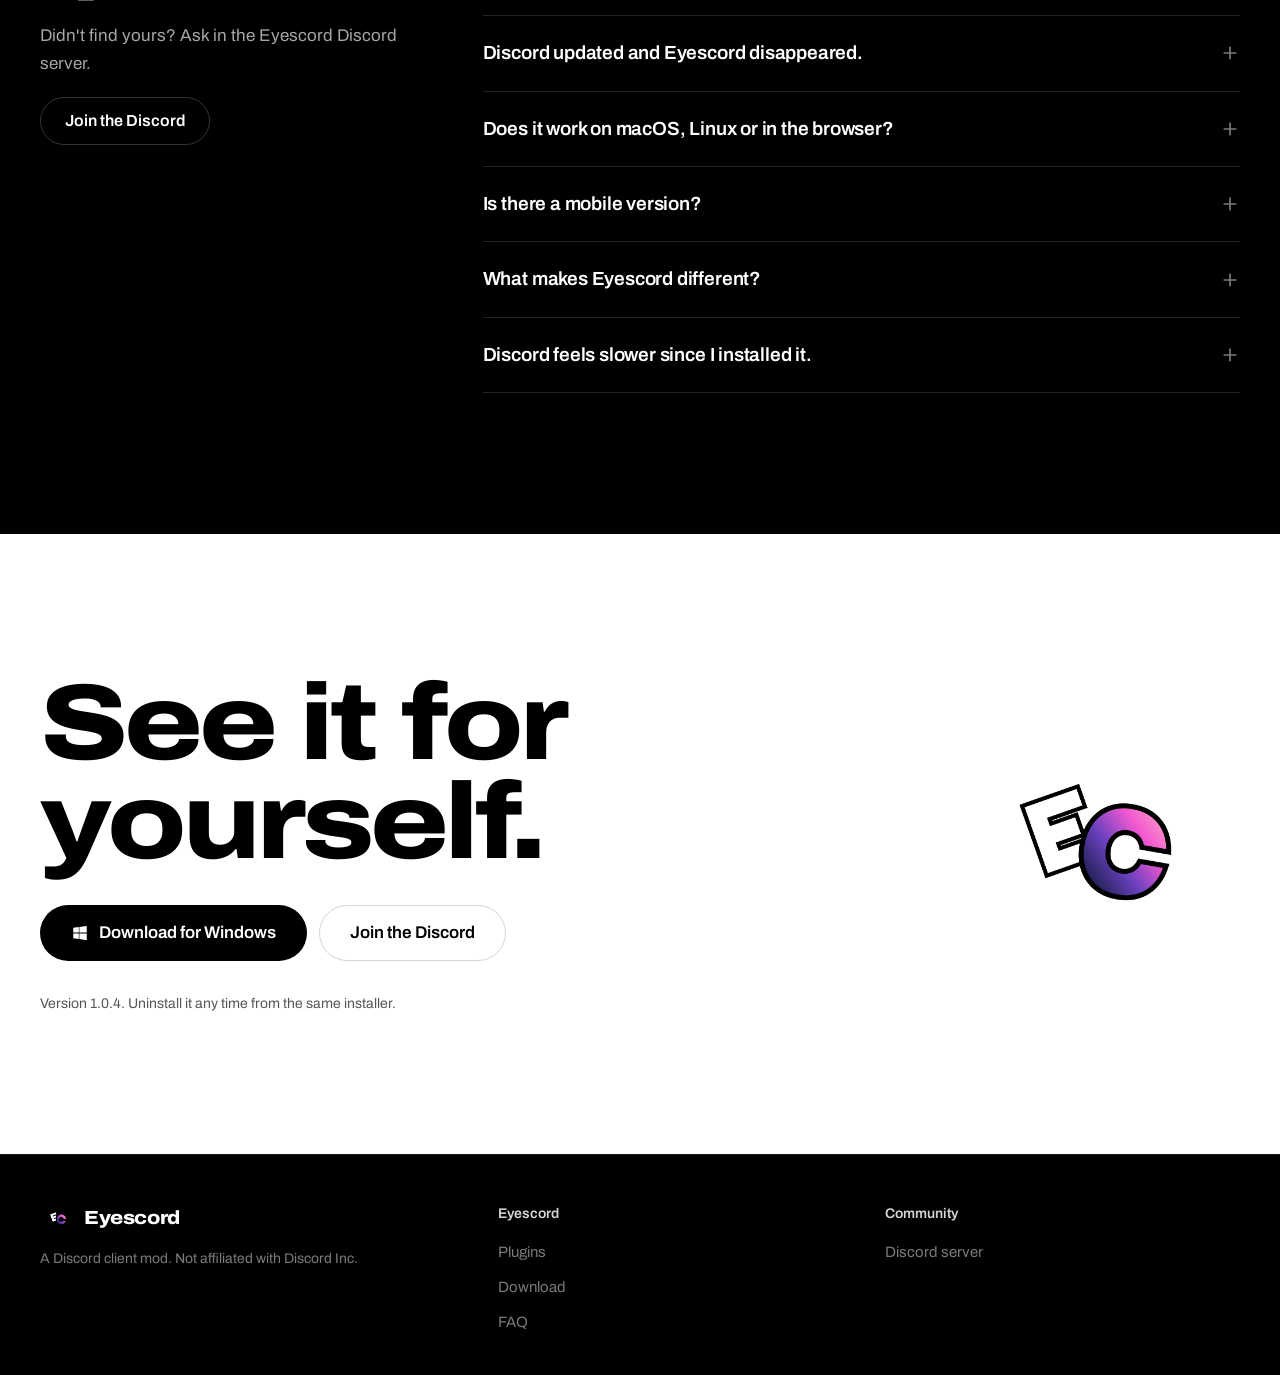
==== commit a5711e55: "remove all Vencord/Equicord references" ====
--- a/index.html
+++ b/index.html
@@ -160,8 +160,8 @@
           <h2 class="h2" id="plugins-title"><span data-bind="count">93</span> plugins. Every one is a switch.</h2>
           <div class="band-side">
             <p class="lede">
-              You get the full Vencord and Equicord catalog, plus <span data-bind="exclusive">93</span> plugins
-              that only exist in Eyescord. Turn on what you want in Settings. Everything else stays off.
+              <span data-bind="count">93</span> exclusive plugins built for Eyescord.
+              Turn on what you want in Settings. Everything else stays off.
             </p>
             <a class="btn btn-primary" href="plugins.html">Browse all plugins</a>
           </div>
@@ -282,10 +282,9 @@
             </div>
           </details>
           <details>
-            <summary>How is Eyescord related to Vencord and Equicord?<svg viewBox="0 0 24 24" fill="none" stroke="currentColor" stroke-width="2" stroke-linecap="round" aria-hidden="true"><path d="M12 5v14M5 12h14"/></svg></summary>
-            <div class="answer">
-              <p>Eyescord is built on Equicord, which is built on Vencord. Most of the plugin catalog comes from those two projects, and we're grateful for it.</p>
-              <p>The <span data-bind="exclusive">93</span> plugins marked <strong>Eyescord</strong> in the <a class="link" href="plugins.html?source=eyescord">catalog</a> are our own.</p>
+            <summary>What makes Eyescord different?<svg viewBox="0 0 24 24" fill="none" stroke="currentColor" stroke-width="2" stroke-linecap="round" aria-hidden="true"><path d="M12 5v14M5 12h14"/></svg></summary>
+            <div class="answer">
+              <p>Eyescord ships <span data-bind="count">93</span> exclusive plugins you won't find anywhere else. Browse them in the <a class="link" href="plugins.html">catalog</a>.</p>
             </div>
           </details>
           <details>
@@ -319,7 +318,7 @@
     <div class="wrap footer-inner">
       <div>
         <a class="brand" href="index.html"><img src="assets/img/logo.png" alt="" width="34" height="29">Eyescord</a>
-        <p>A Discord client mod built on Equicord and Vencord. Not affiliated with Discord Inc.</p>
+        <p>A Discord client mod. Not affiliated with Discord Inc.</p>
       </div>
       <div>
         <h2>Eyescord</h2>
